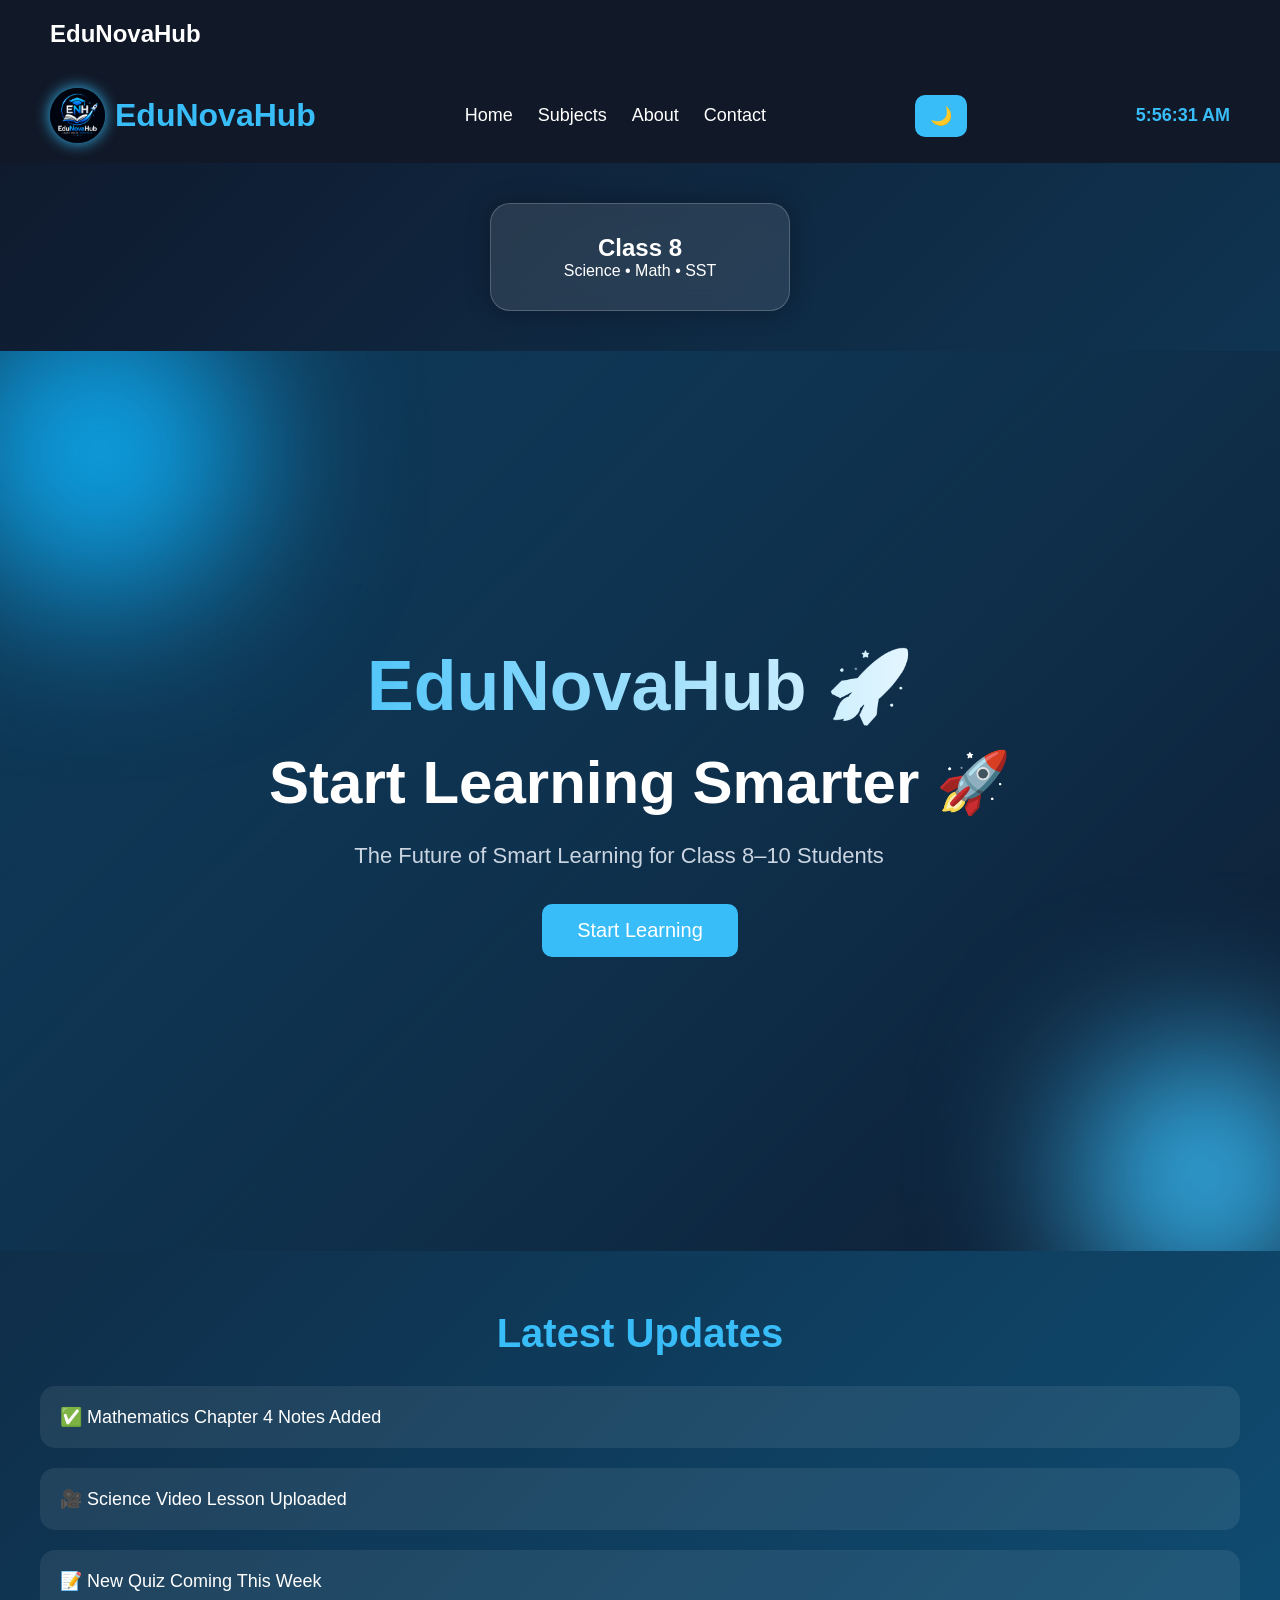
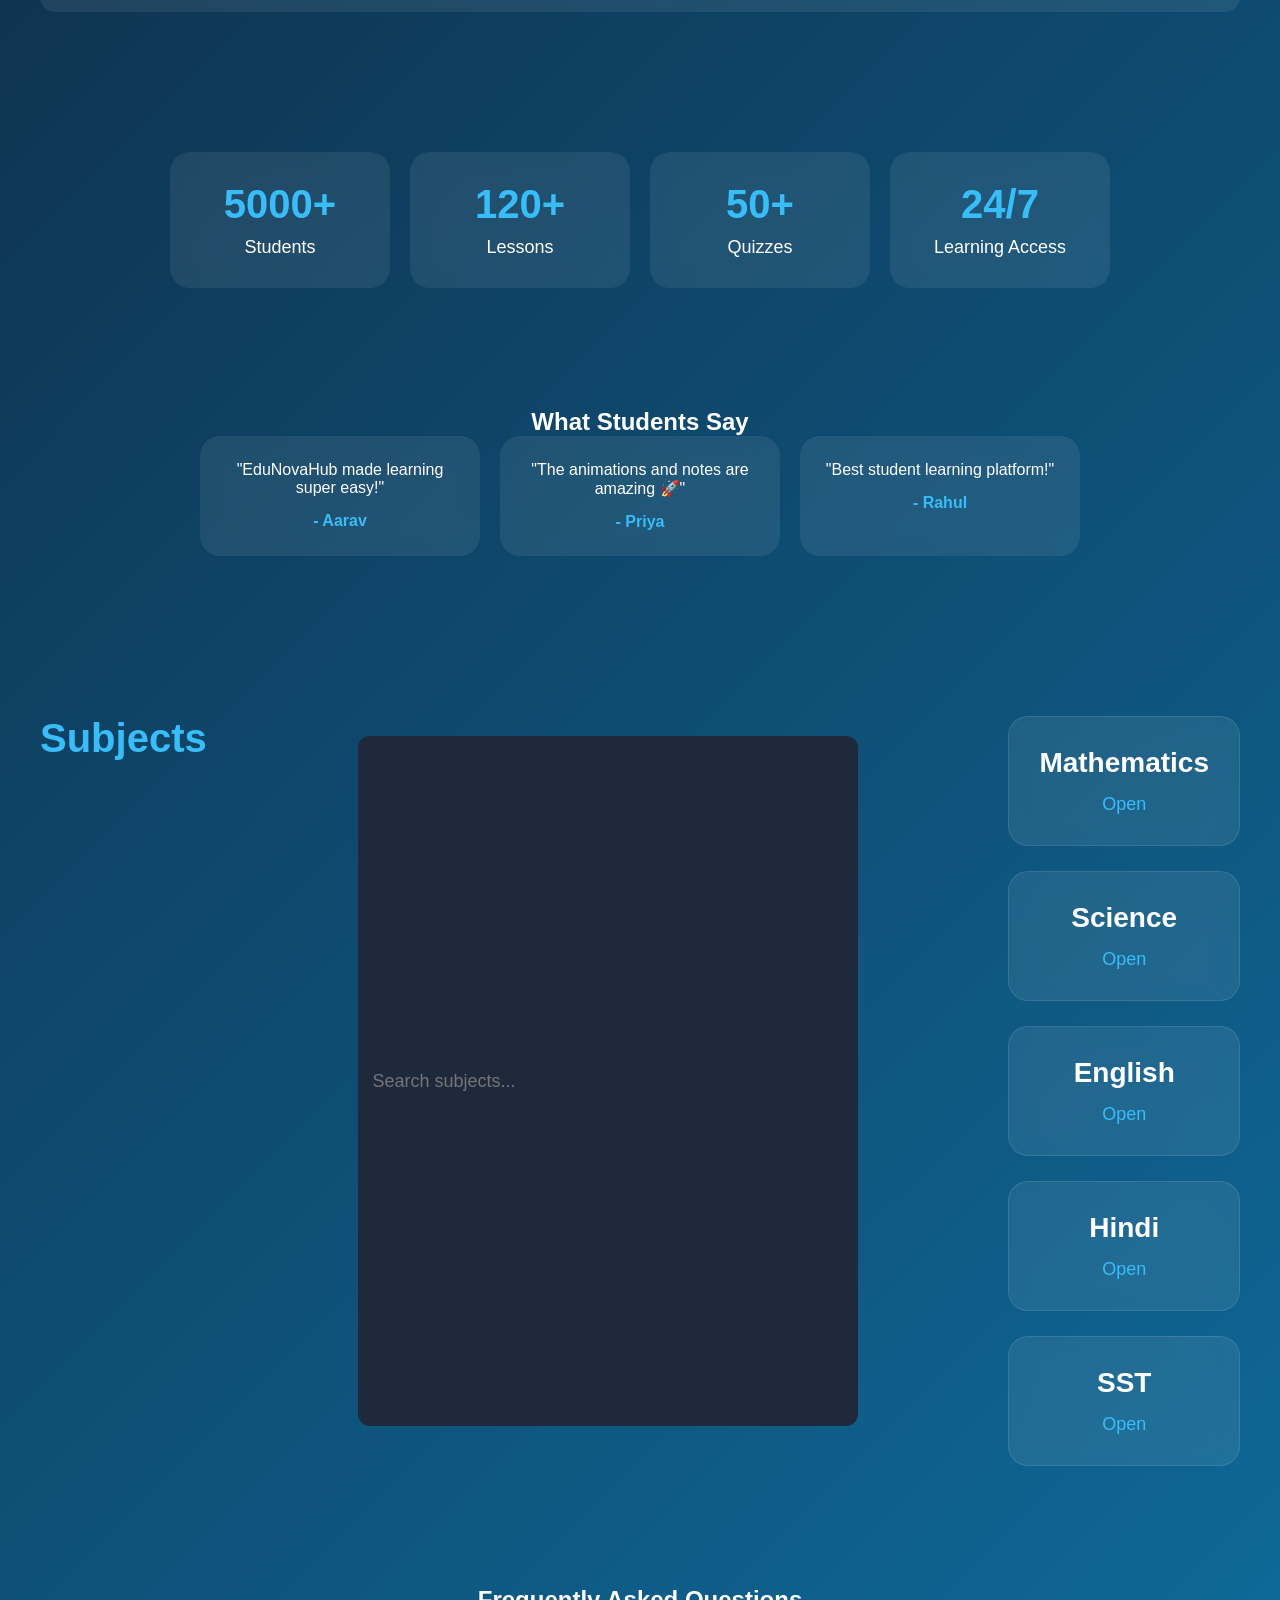
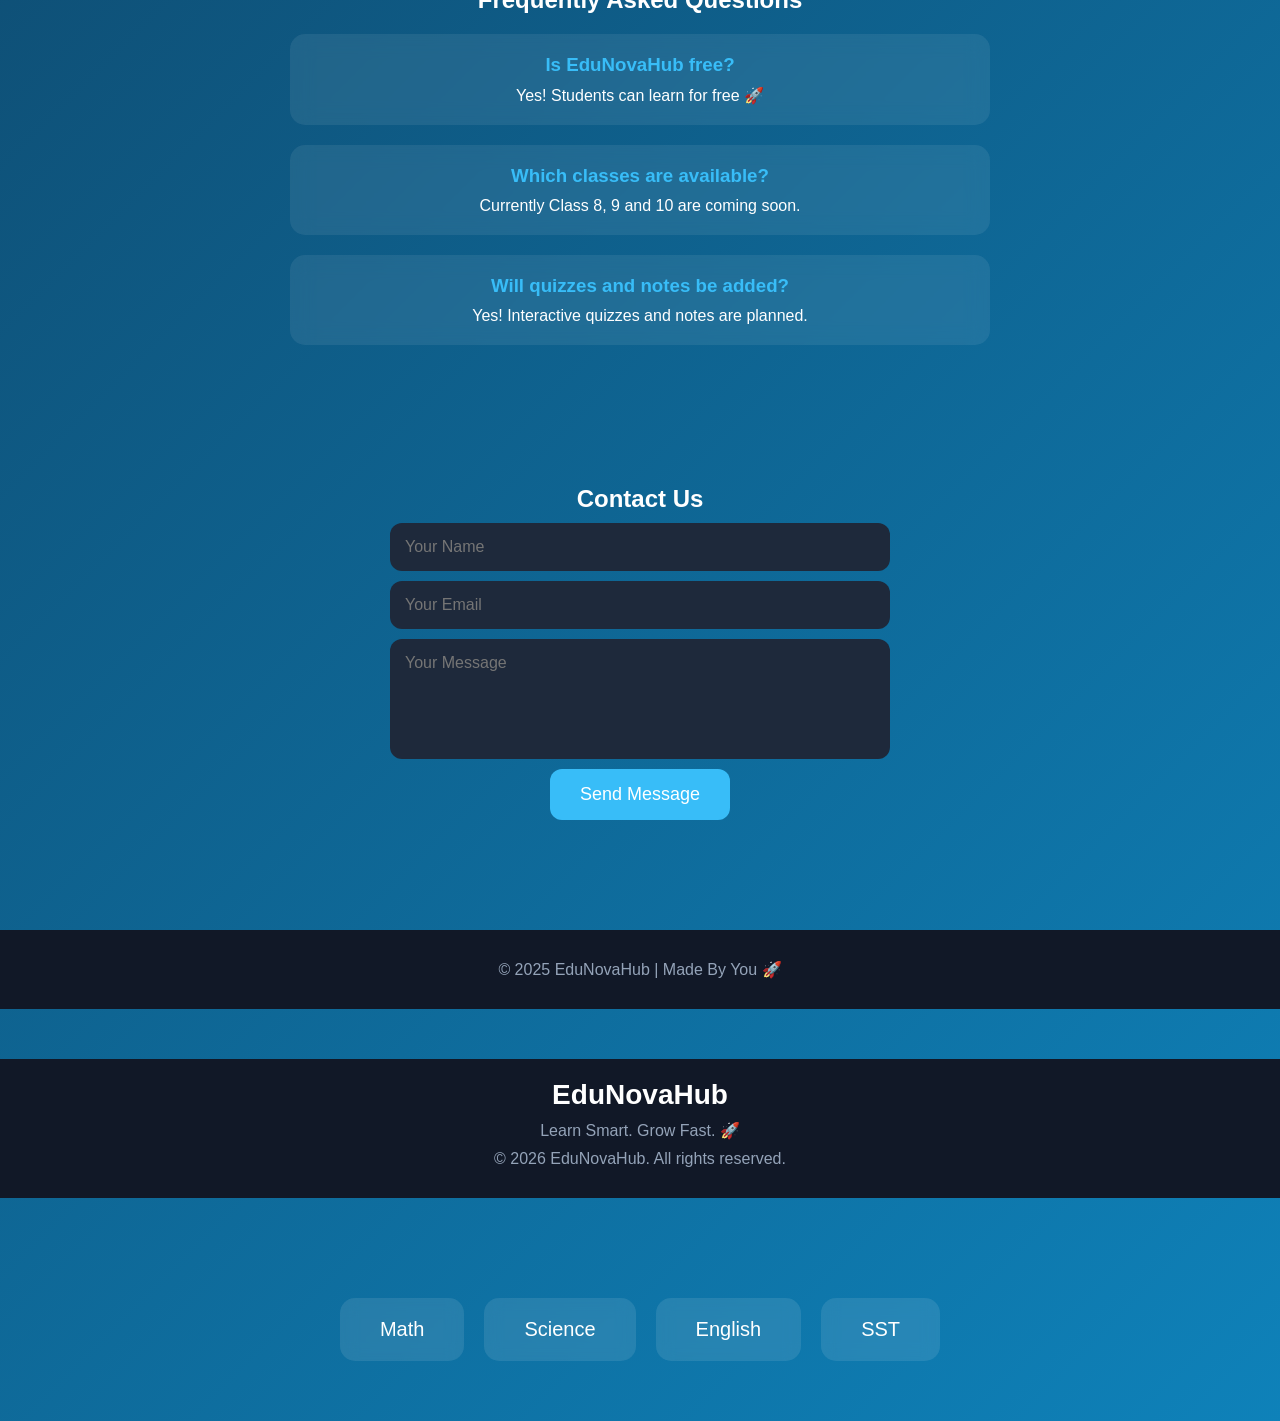
==== index.html @ 425db70d "Update index.html" ====
<!DOCTYPE html>
<html lang="en">
<head>
<meta charset="UTF-8">
<meta name="viewport" content="width=device-width, initial-scale=1.0">
<title>EduNovaHub</title>

<style>
  .subjects{

display:flex;
justify-content:center;
gap:20px;
flex-wrap:wrap;
margin-top:40px;

}

.subject-box{

padding:20px 40px;
background:rgba(255,255,255,0.1);
border-radius:15px;
color:white;
font-size:20px;
backdrop-filter:blur(8px);
transition:0.3s;
cursor:pointer;

}

.subject-box:hover{

transform:scale(1.08);
background:#38bdf8;

}
  .card{

width:300px;
margin:40px auto;
padding:30px;

background:rgba(255,255,255,0.1);

border:1px solid rgba(255,255,255,0.2);

backdrop-filter:blur(10px);

border-radius:20px;

color:white;

text-align:center;

box-shadow:0 0 25px rgba(0,0,0,0.3);

transition:0.3s;

}
  .card:hover{

transform:translateY(-10px);

}
  button{

transition:0.3s;
cursor:pointer;

}

button:hover{

transform:scale(1.08);
box-shadow:0 0 20px #38bdf8;

}
  nav{

background:#0f172a;
padding:20px;
color:white;
text-align:center;

}
  .logo{

display:flex;
align-items:center;
gap:10px;

}

.logo img{

width:55px;
height:55px;
border-radius:50%;
box-shadow:0 0 15px #38bdf8;

}
  .glow{

position:absolute;
border-radius:50%;
filter:blur(80px);

}

.glow1{

width:300px;
height:300px;
background:#0ea5e9;
top:-50px;
left:-50px;

}

.glow2{

width:250px;
height:250px;
background:#38bdf8;
bottom:-50px;
right:-50px;

}
  .hero-content{

z-index:2;

}

.hero h1{

font-size:70px;
margin-bottom:20px;

background:linear-gradient(
to right,
#38bdf8,
white
);

-webkit-background-clip:text;
-webkit-text-fill-color:transparent;

}

.hero h2{

font-size:40px;
margin-bottom:20px;

}

.hero p{

font-size:22px;
color:#cbd5e1;
margin-bottom:30px;

}

.hero button{

padding:18px 40px;
font-size:20px;
border:none;
border-radius:15px;
background:#38bdf8;
color:white;
cursor:pointer;
transition:0.3s;

animation:float 2s ease-in-out infinite;

}

.hero button:hover{

transform:scale(1.08);
background:#0ea5e9;
box-shadow:0 0 25px #38bdf8;

}
  .stats{

display:flex;
flex-wrap:wrap;
justify-content:center;
gap:20px;
padding:60px 20px;

}

.stat-box{

width:220px;
padding:30px;
border-radius:20px;
text-align:center;
background:rgba(255,255,255,0.08);
backdrop-filter:blur(10px);
transition:0.3s;

}

.stat-box:hover{

transform:translateY(-10px);
box-shadow:0 0 20px #38bdf8;

}

.stat-box h2{

font-size:40px;
color:#38bdf8;
margin-bottom:10px;

}

.stat-box p{

font-size:18px;

}
  .faq{

padding:60px 20px;
text-align:center;

}

.faq-box{

max-width:700px;
margin:20px auto;
padding:20px;
border-radius:15px;
background:rgba(255,255,255,0.08);
backdrop-filter:blur(10px);
transition:0.3s;

}

.faq-box:hover{

transform:scale(1.02);
box-shadow:0 0 15px #38bdf8;

}

.faq-box h3{

margin-bottom:10px;
color:#38bdf8;

}
  .testimonials{

padding:60px 20px;
text-align:center;

}

.testimonial-container{

display:flex;
flex-wrap:wrap;
justify-content:center;
gap:20px;

}

.testimonial-card{

background:rgba(255,255,255,0.08);
backdrop-filter:blur(10px);
padding:25px;
border-radius:20px;
width:280px;
transition:0.3s;

}

.testimonial-card:hover{

transform:translateY(-10px);
box-shadow:0 0 20px #38bdf8;

}

.testimonial-card p{

font-size:16px;
margin-bottom:15px;

}

.testimonial-card h4{

color:#38bdf8;

}
  .contact{

padding:60px 20px;
text-align:center;

}

.contact input,
.contact textarea{

width:100%;
max-width:500px;
padding:15px;
margin:10px auto;
display:block;
border:none;
border-radius:12px;
background:#1e293b;
color:white;
font-size:16px;

}

.contact textarea{

height:120px;
resize:none;

}

.contact button{

padding:15px 30px;
border:none;
border-radius:12px;
background:#38bdf8;
color:white;
font-size:18px;
cursor:pointer;
transition:0.3s;

}

.contact button:hover{

background:#0ea5e9;
transform:scale(1.05);

}
  footer{

margin-top:80px;
padding:40px;
text-align:center;
background:#020617;
color:white;

}

footer h3{

font-size:28px;
margin-bottom:10px;

}

footer p{

margin:10px 0;
color:#94a3b8;

}
  .fade-in{

opacity:0;
transform:translateY(30px);
transition:all 1s ease;

}

.fade-in.show{

opacity:1;
transform:translateY(0);

}
  #clock{
font-size:18px;
font-weight:bold;
color:#38bdf8;
margin-left:20px;
}
  @keyframes gradientBG{

0%{
background-position:0% 50%;
}

50%{
background-position:100% 50%;
}

100%{
background-position:0% 50%;
}

}
  @keyframes float{

0%{
transform:translateY(0px);
}

50%{
transform:translateY(-10px);
}

100%{
transform:translateY(0px);
}

}
  .light-mode{
background:white;
color:black;
}

.light-mode nav{
background:#e2e8f0;
}

.light-mode .subject-card{
background:#f1f5f9;
color:black;
}

.light-mode .update-box{
background:#f1f5f9;
color:black;
}
  #modeBtn{
padding:10px 15px;
border:none;
border-radius:10px;
background:#38bdf8;
color:white;
cursor:pointer;
font-size:18px;
transition:0.3s;
}

#modeBtn:hover{
background:#0ea5e9;
}
  .search-bar{
width:100%;
max-width:500px;
padding:15px;
margin:20px auto 40px;
display:block;
border:none;
border-radius:12px;
font-size:18px;
outline:none;
background:#1e293b;
color:white;
}
html{
scroll-behavior:smooth;
}
*{
margin:0;
padding:0;
box-sizing:border-box;
font-family:Arial, sans-serif;
}

body{
background:linear-gradient(
-45deg,
#0f172a,
#1e293b,
#0ea5e9,
#0f172a
);

background-size:400% 400%;

animation:gradientBG 12s ease infinite;

color:white;
}

/* NAVBAR */

nav{
display:flex;
justify-content:space-between;
align-items:center;
padding:20px 50px;
background:#111827;
position:sticky;
top:0;
}

nav h1{
font-size:32px;
color:#38bdf8;
}

nav ul{
display:flex;
list-style:none;
gap:25px;
}

nav ul li a{
text-decoration:none;
color:white;
font-size:18px;
transition:0.3s;
}

nav ul li a:hover{
color:#38bdf8;
}

/* HERO SECTION */

.hero{

height:100vh;
display:flex;
justify-content:center;
align-items:center;
text-align:center;
padding:20px;

background:
linear-gradient(
135deg,
rgba(14,165,233,0.2),
rgba(15,23,42,0.9)
);

position:relative;
overflow:hidden;

}

.hero h2{
font-size:60px;
margin-bottom:20px;
}

.hero p{
font-size:22px;
max-width:700px;
margin-bottom:30px;
line-height:1.6;
}

.hero button{
  animation:float 2s ease-in-out infinite;
padding:15px 35px;
font-size:20px;
border:none;
border-radius:10px;
background:#38bdf8;
color:white;
cursor:pointer;
transition:0.3s;
}

.hero button:hover{
background:#0ea5e9;
transform:scale(1.05);
}

/* UPDATES SECTION */

.updates{
padding:60px 40px;
}

.updates h2{
text-align:center;
font-size:40px;
margin-bottom:30px;
color:#38bdf8;
}

.update-box{
background:rgba(255,255,255,0.08);
padding:20px;
margin-bottom:20px;
border-radius:15px;
font-size:18px;
transition:0.3s;
}

.update-box:hover{
background:rgba(255,255,255,0.15);
transform:translateX(10px);
}

/* SUBJECTS */

.subjects{
padding:60px 40px;
}

.subjects h2{
text-align:center;
font-size:40px;
margin-bottom:40px;
color:#38bdf8;
}

.subject-grid{
display:grid;
grid-template-columns:repeat(auto-fit,minmax(220px,1fr));
gap:25px;
}

.subject-card{
background:rgba(255,255,255,0.08);
backdrop-filter:blur(10px);
padding:30px;
border-radius:20px;
text-align:center;
transition:0.3s;
border:1px solid rgba(255,255,255,0.1);
}

.subject-card:hover{
transform:translateY(-10px);
background:#334155;
box-shadow:0 0 20px #38bdf8;
}
  
.subject-card h3{
font-size:28px;
margin-bottom:15px;
}

.subject-card a{
text-decoration:none;
color:#38bdf8;
font-size:18px;
}

/* FOOTER */

footer{
background:#111827;
padding:20px;
text-align:center;
margin-top:50px;
}
#topBtn{
position:fixed;
bottom:20px;
right:20px;
padding:15px 20px;
font-size:20px;
border:none;
border-radius:50%;
background:#38bdf8;
color:white;
cursor:pointer;
display:none;
transition:0.3s;
}

#topBtn:hover{
background:#0ea5e9;
transform:scale(1.1);
}
</style>
</head>

<body>
<nav>

    <h2>EduNovaHub</h2>

</nav>
<!-- NAVBAR -->

<nav>

<div class="logo">

<img src="ChatGPT Image May 21, 2026, 12_04_01 PM.png">

<h1>EduNovaHub</h1>

</div>

<ul>
<li><a href="#">Home</a></li>
<li><a href="#subjects">Subjects</a></li>
<li><a href="#">About</a></li>
<li><a href="#">Contact</a></li>
</ul>
<button onclick="toggleMode()" id="modeBtn">
🌙
</button>
  <div id="clock"></div>
</nav>

<!-- HERO SECTION -->
<div class="card">

<h2>Class 8</h2>
<p>Science • Math • SST</p>

</div>
<section class="hero">
<div class="glow glow1"></div>
<div class="glow glow2"></div>

<div class="hero-content">

<h1>
EduNovaHub 🚀
</h1>

<h2 id="typing"></h2>

<p>
The Future of Smart Learning for Class 8–10 Students
</p>

<a href="#subjects">
<button>
Start Learning
</button>
</a>

</div>

</section>

<!-- LATEST UPDATES -->

<section class="updates fade-in">

<h2>Latest Updates</h2>

<div class="update-box">
✅ Mathematics Chapter 4 Notes Added
</div>

<div class="update-box">
🎥 Science Video Lesson Uploaded
</div>

<div class="update-box">
📝 New Quiz Coming This Week
</div>

</section>

<!-- SUBJECTS -->
  <section class="stats fade-in">

<div class="stat-box">
<h2>5000+</h2>
<p>Students</p>
</div>

<div class="stat-box">
<h2>120+</h2>
<p>Lessons</p>
</div>

<div class="stat-box">
<h2>50+</h2>
<p>Quizzes</p>
</div>

<div class="stat-box">
<h2>24/7</h2>
<p>Learning Access</p>
</div>

</section>
<section class="testimonials fade-in">

<h2>What Students Say</h2>

<div class="testimonial-container">

<div class="testimonial-card">
<p>
"EduNovaHub made learning super easy!"
</p>
<h4>- Aarav</h4>
</div>

<div class="testimonial-card">
<p>
"The animations and notes are amazing 🚀"
</p>
<h4>- Priya</h4>
</div>

<div class="testimonial-card">
<p>
"Best student learning platform!"
</p>
<h4>- Rahul</h4>
</div>

</div>

</section>
<section class="subjects fade-in" id="subjects">

<h2>Subjects</h2>
<input
type="text"
id="searchBar"
placeholder="Search subjects..."
onkeyup="searchSubjects()"
class="search-bar">
<div class="subject-grid">

<div class="subject-card">
<h3>Mathematics</h3>
<a href="math.html">Open</a>
</div>

<div class="subject-card">
<h3>Science</h3>
<a href="science.html">Open</a>
</div>

<div class="subject-card">
<h3>English</h3>
<a href="english.html">Open</a>
</div>

<div class="subject-card">
<h3>Hindi</h3>
<a href="hindi.html">Open</a>
</div>

<div class="subject-card">
<h3>SST</h3>
<a href="sst.html">Open</a>
</div>

</div>

</section>

<!-- FOOTER -->
  <section class="faq fade-in">

<h2>Frequently Asked Questions</h2>

<div class="faq-box">
<h3>Is EduNovaHub free?</h3>
<p>Yes! Students can learn for free 🚀</p>
</div>

<div class="faq-box">
<h3>Which classes are available?</h3>
<p>Currently Class 8, 9 and 10 are coming soon.</p>
</div>

<div class="faq-box">
<h3>Will quizzes and notes be added?</h3>
<p>Yes! Interactive quizzes and notes are planned.</p>
</div>

</section>
<section class="contact fade-in">

<h2>Contact Us</h2>

<input type="text" placeholder="Your Name">

<input type="email" placeholder="Your Email">

<textarea placeholder="Your Message"></textarea>

<button>Send Message</button>

</section>
<footer>

<p>© 2025 EduNovaHub | Made By You 🚀</p>

</footer>
<script>

function searchSubjects(){

let input =
document.getElementById("searchBar")
.value.toLowerCase();

let cards =
document.querySelectorAll(".subject-card");

cards.forEach(card=>{

let text =
card.innerText.toLowerCase();

if(text.includes(input)){
card.style.display="block";
}

else{
card.style.display="none";
}

});

}

</script>
  <button onclick="topFunction()" id="topBtn">
⬆
</button>
  <script>

let topBtn =
document.getElementById("topBtn");

window.onscroll = function(){

if(document.body.scrollTop > 200 ||
document.documentElement.scrollTop > 200){

topBtn.style.display = "block";

}

else{

topBtn.style.display = "none";

}

};

function topFunction(){

window.scrollTo({
top:0,
behavior:"smooth"
});

}

</script>
  <script>

function toggleMode(){

document.body.classList.toggle("light-mode");

}

</script>
  <script>

let text =
"Start Learning Smarter 🚀";

let index = 0;

function typeEffect(){

if(index < text.length){

document.getElementById("typing")
.innerHTML += text.charAt(index);

index++;

setTimeout(typeEffect,35);

}

}

typeEffect();

</script>
  <script>

function updateClock(){

let now = new Date();

let time =
now.toLocaleTimeString();

document.getElementById("clock")
.innerHTML = time;

}

setInterval(updateClock,1000);

updateClock();

</script>
  <script>

let faders =
document.querySelectorAll(".fade-in");

window.addEventListener("scroll",()=>{

faders.forEach(fader=>{

let top =
fader.getBoundingClientRect().top;

if(top < window.innerHeight - 100){

fader.classList.add("show");

}

});

});

</script>
  <footer>

<h3>EduNovaHub</h3>

<p>
Learn Smart. Grow Fast. 🚀
</p>

<p>
© 2026 EduNovaHub. All rights reserved.
</p>

</footer>
  <div class="subjects">

<div class="subject-box">Math</div>

<div class="subject-box">Science</div>

<div class="subject-box">English</div>

<div class="subject-box">SST</div>

</div>
</body>
</html>
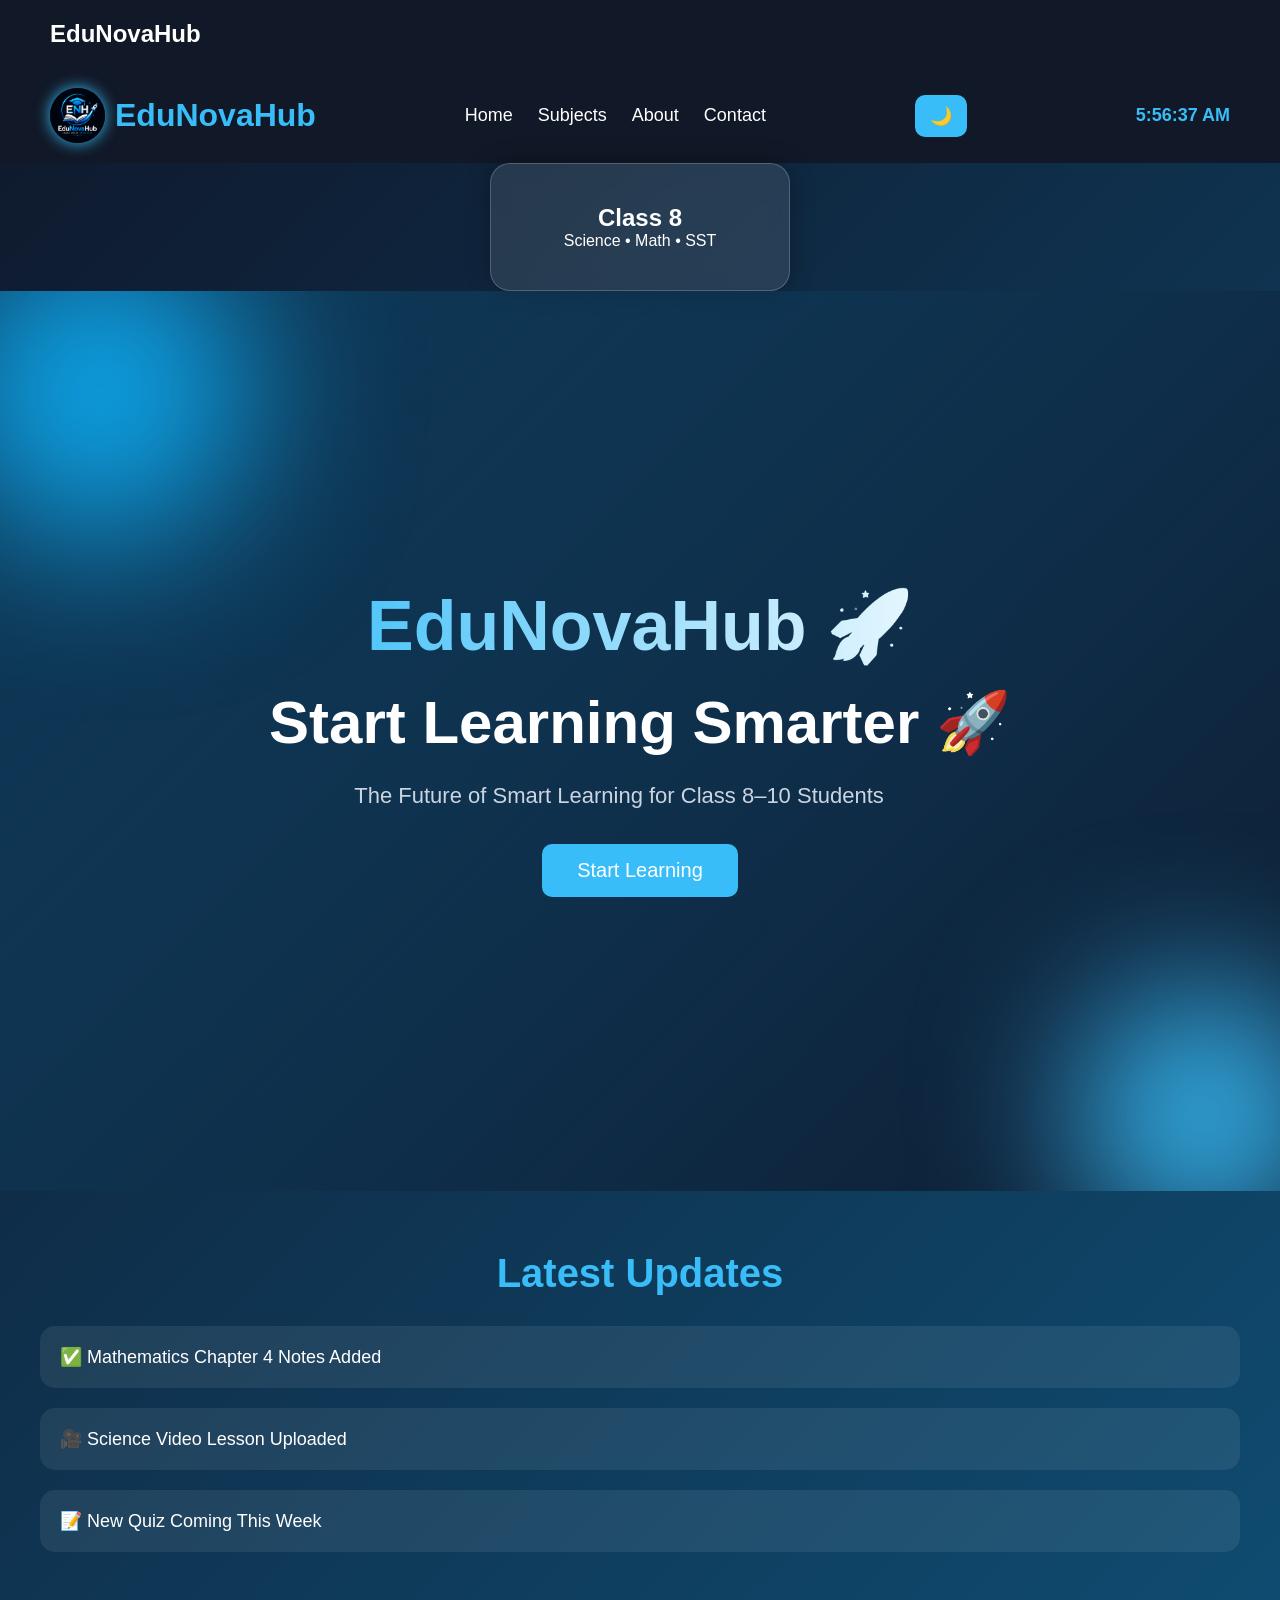
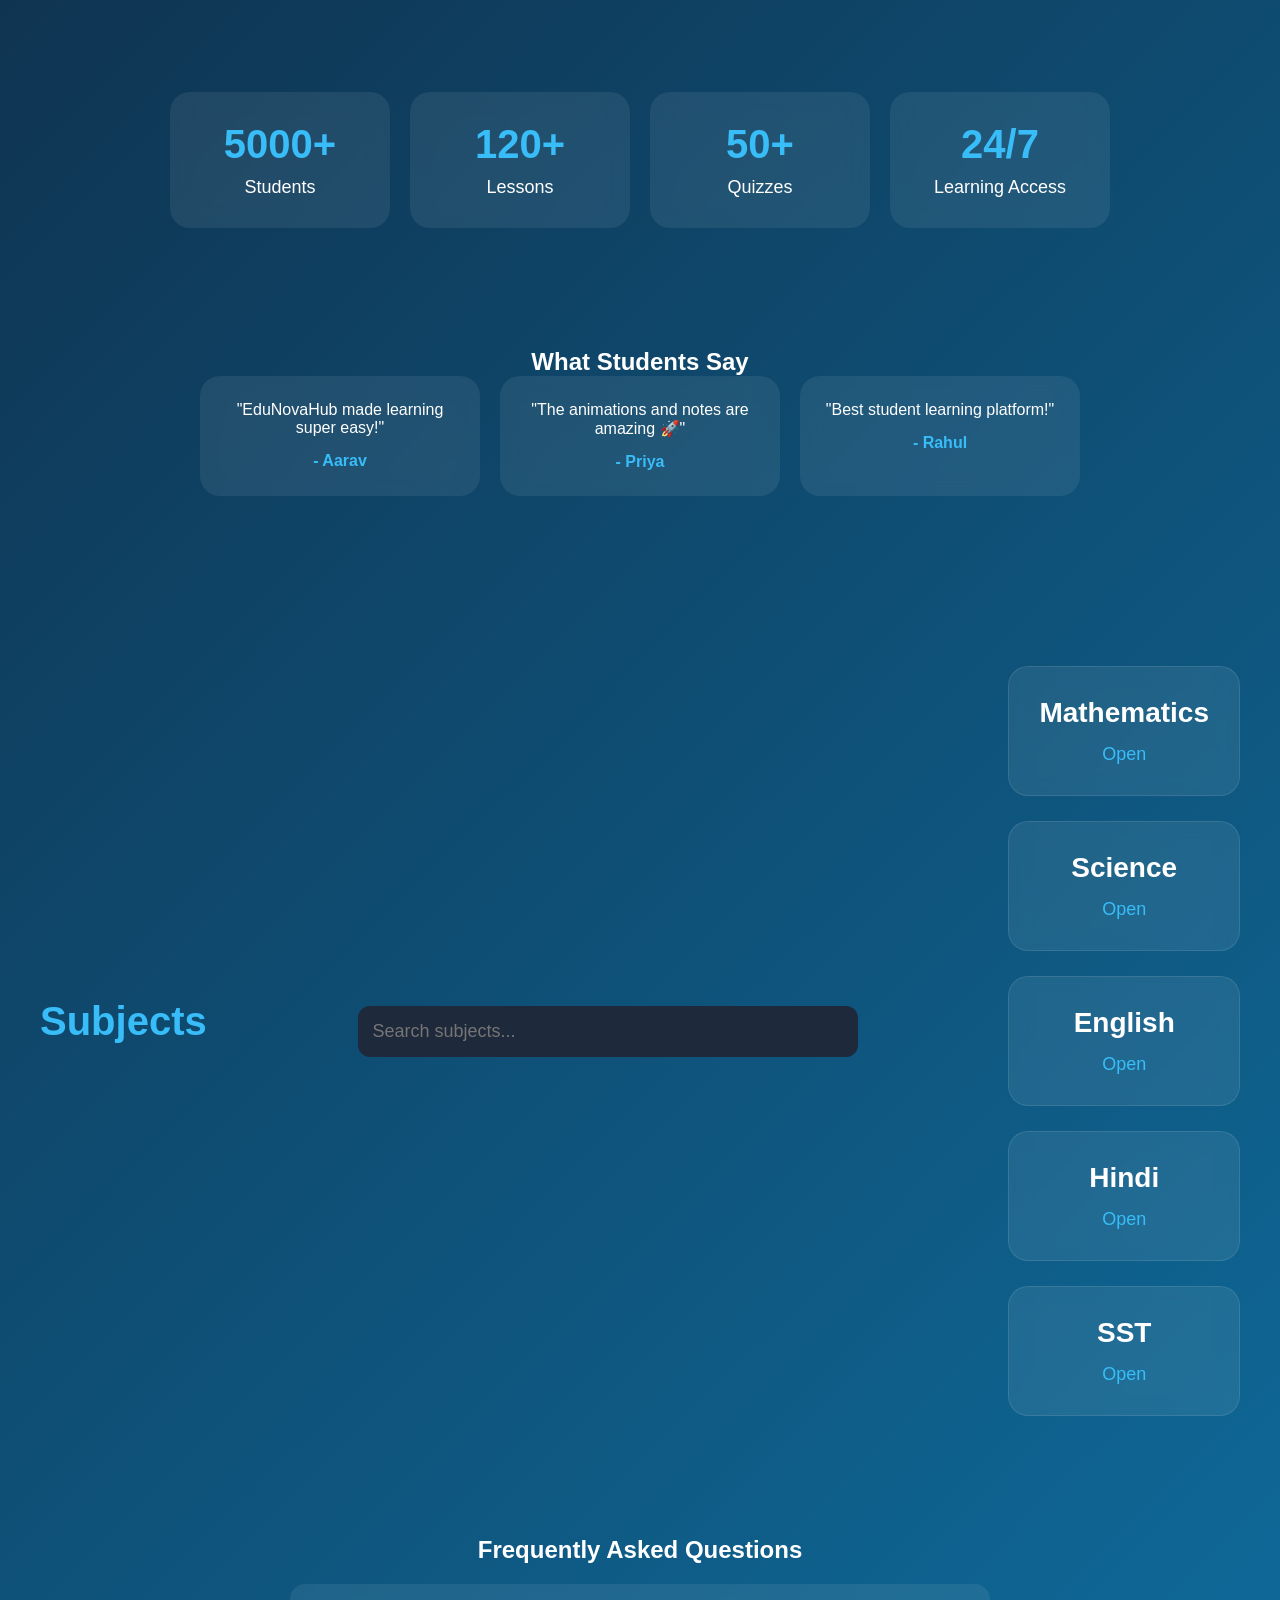
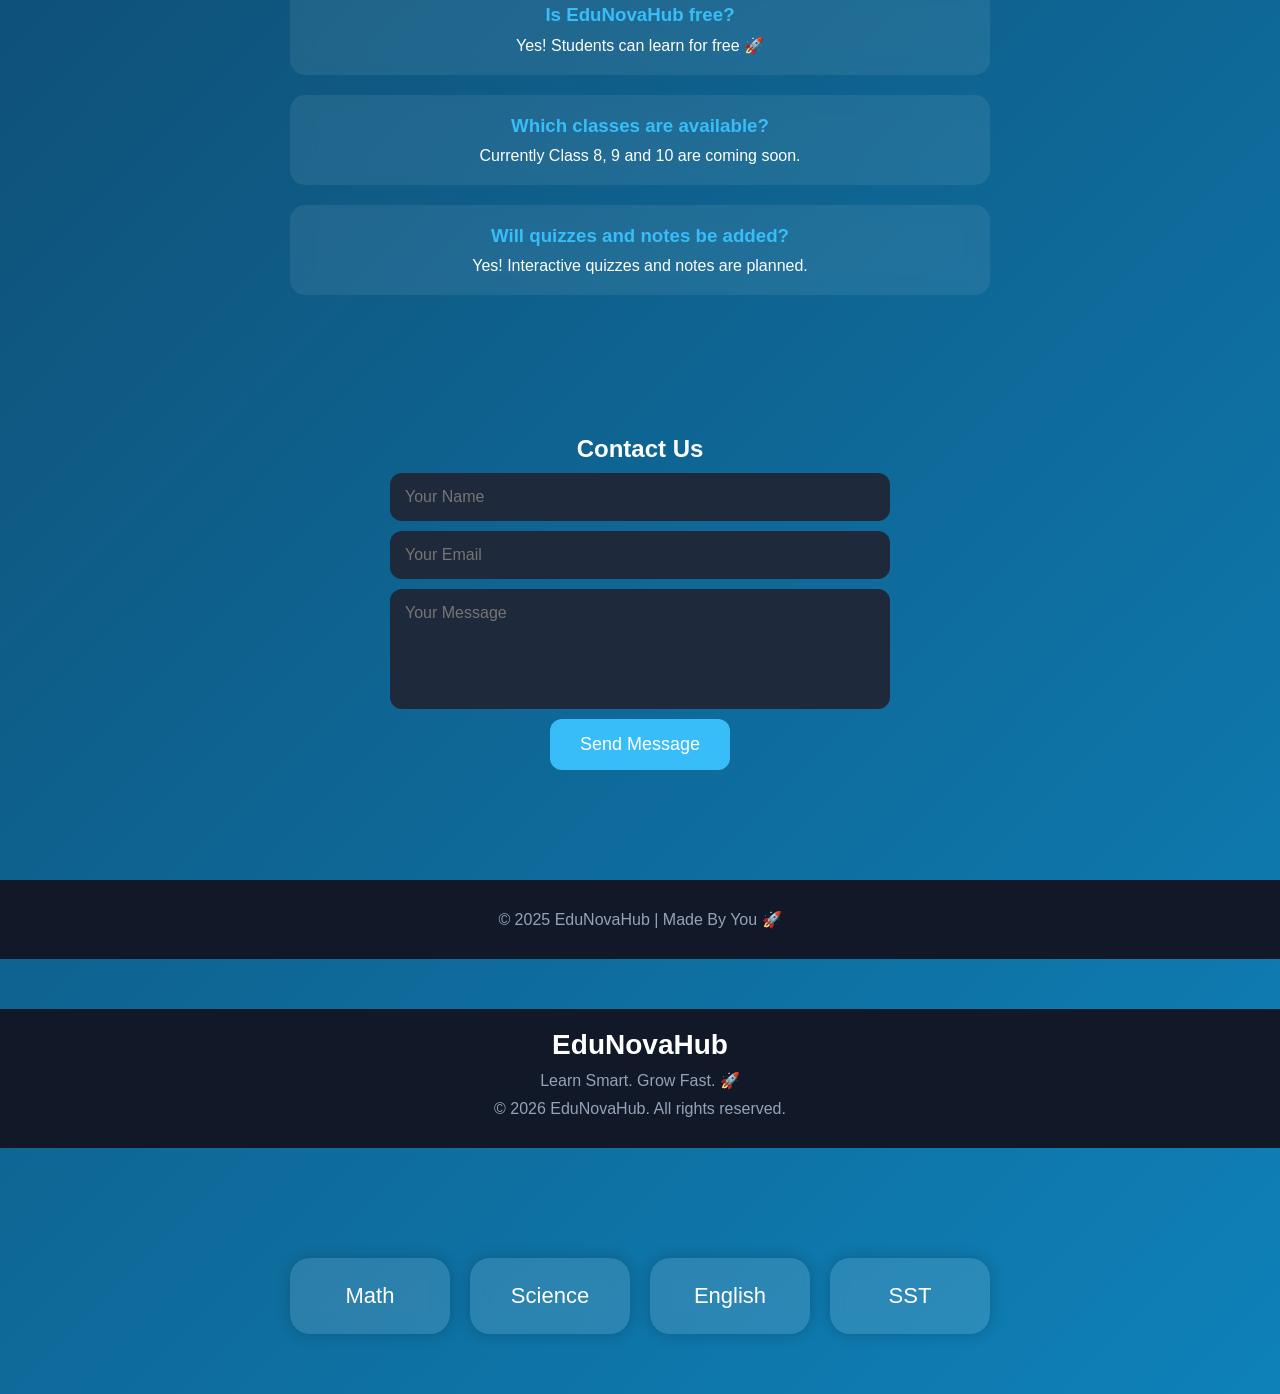
==== commit faa674e8: "Update index.html" ====
--- a/index.html
+++ b/index.html
@@ -6,29 +6,51 @@
 <title>EduNovaHub</title>
 
 <style>
-  .subjects{
+ .subjects{
 
 display:flex;
 justify-content:center;
+align-items:center;
 gap:20px;
 flex-wrap:wrap;
-margin-top:40px;
+
+margin-top:50px;
 
 }
 
 .subject-box{
 
-padding:20px 40px;
-background:rgba(255,255,255,0.1);
-border-radius:15px;
-color:white;
-font-size:20px;
+width:160px;
+
+padding:25px;
+
+background:rgba(255,255,255,0.12);
+
+border-radius:20px;
+
+color:white;
+
+font-size:22px;
+
+text-align:center;
+
 backdrop-filter:blur(8px);
-transition:0.3s;
+
+transition:0.3s;
+
 cursor:pointer;
 
-}
-
+box-shadow:0 0 15px rgba(0,0,0,0.2);
+
+}
+
+.subject-box:hover{
+
+transform:translateY(-8px);
+
+background:#38bdf8;
+
+}
 .subject-box:hover{
 
 transform:scale(1.08);
@@ -685,6 +707,15 @@
 background:#0ea5e9;
 transform:scale(1.1);
 }
+  .card{
+
+height:auto !important;
+
+padding:40px;
+
+margin:auto;
+
+}
 </style>
 </head>
 
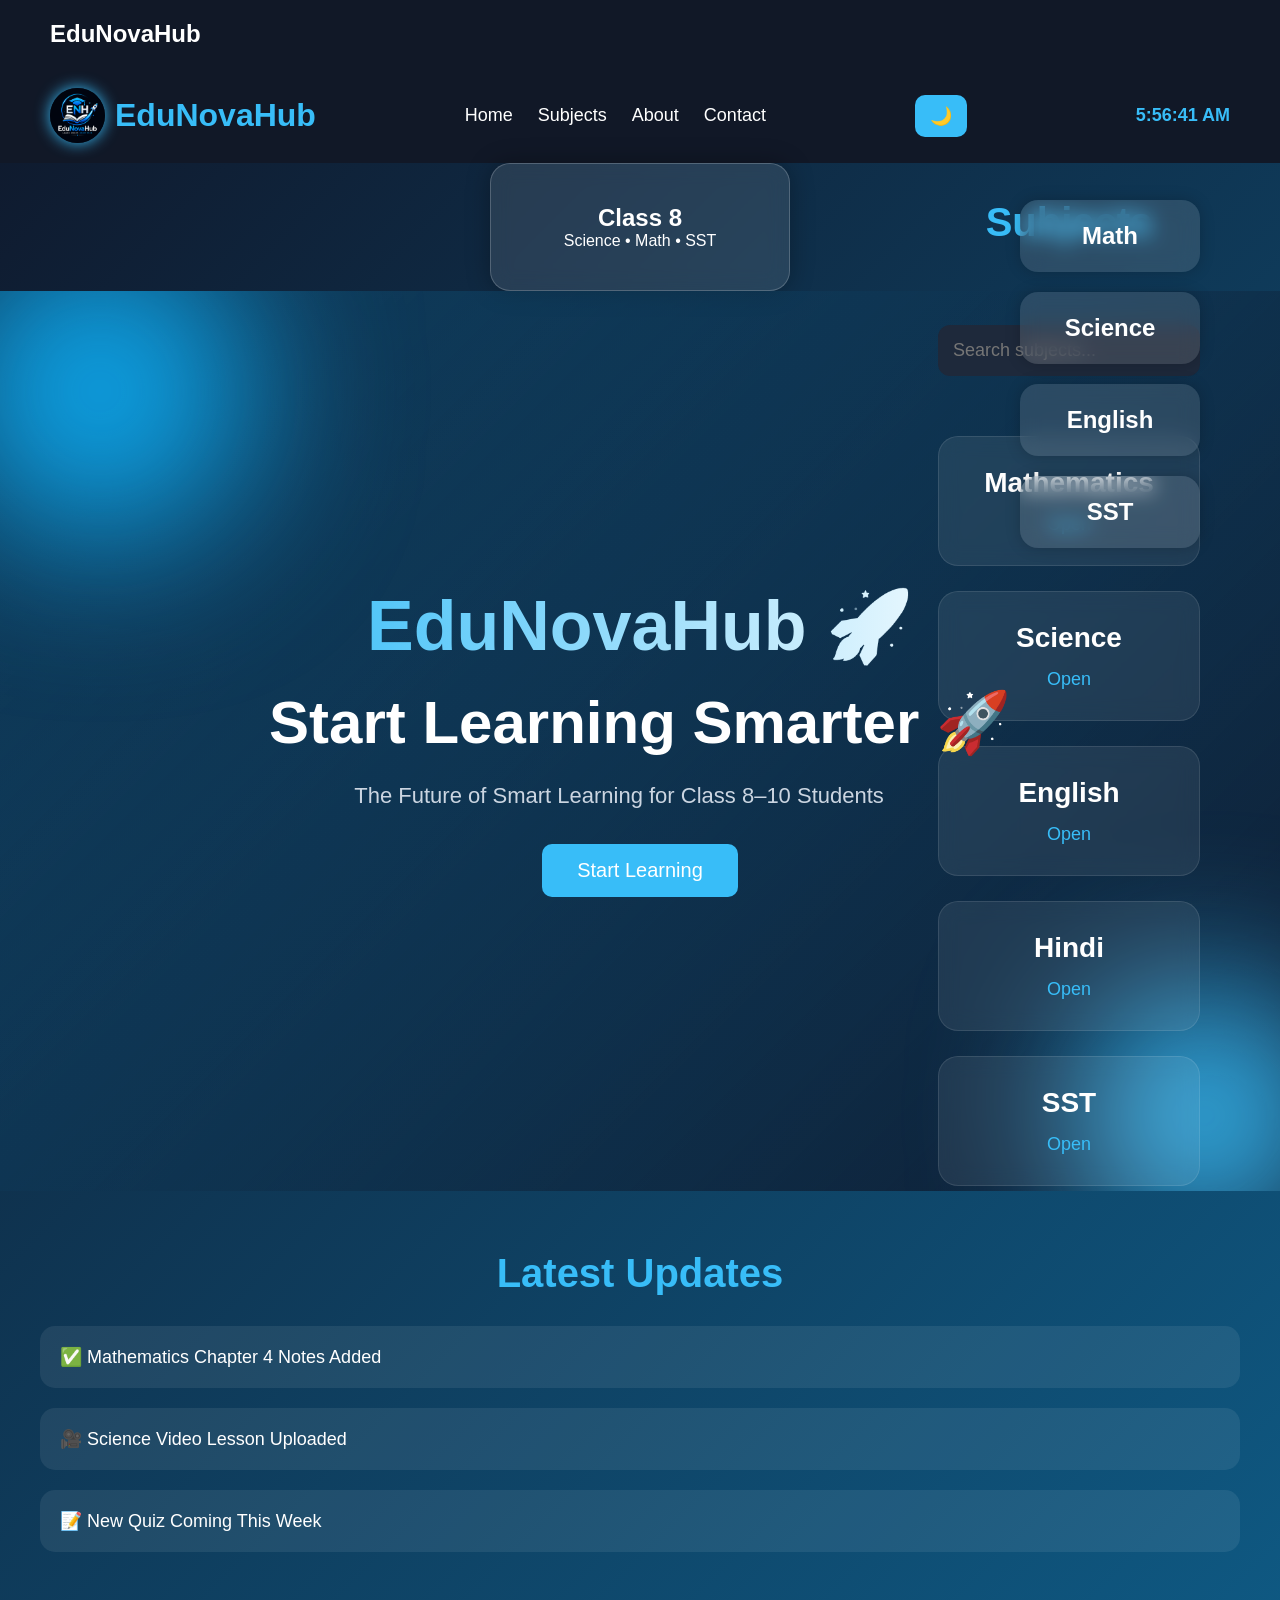
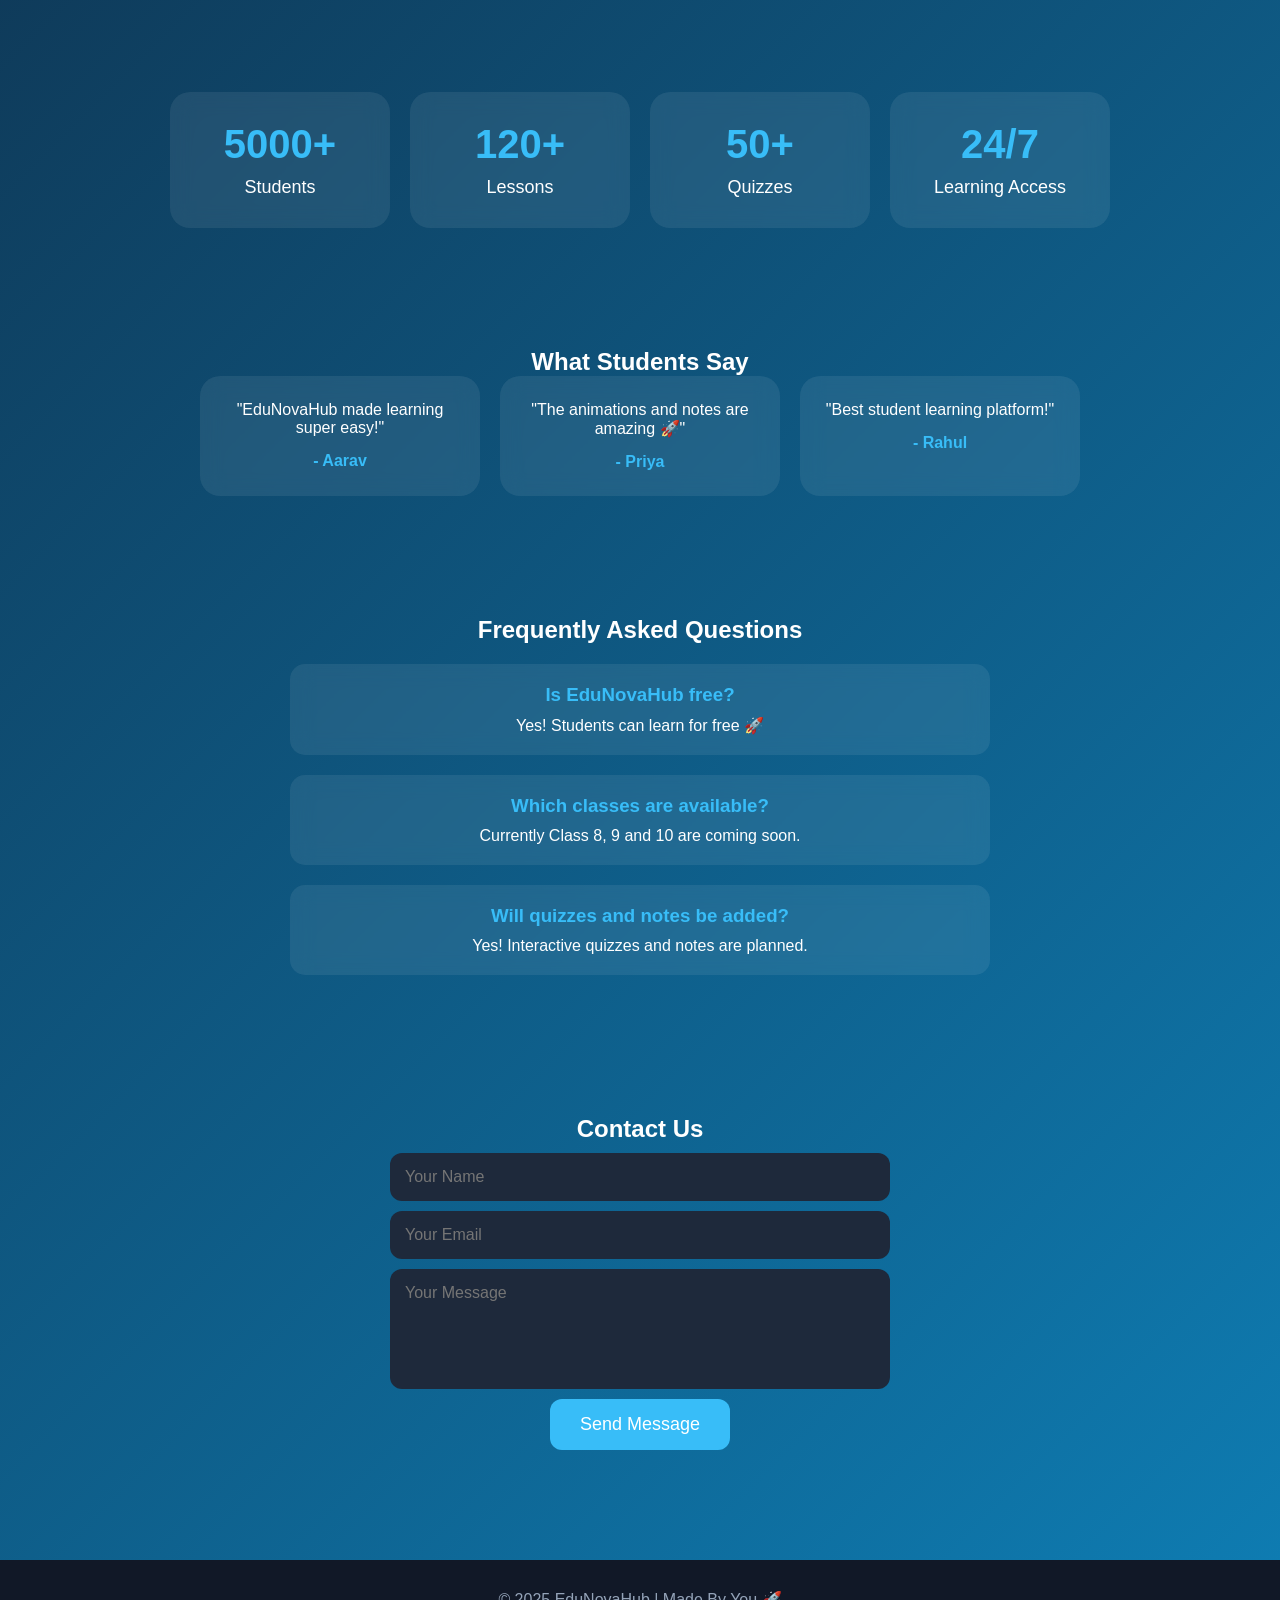
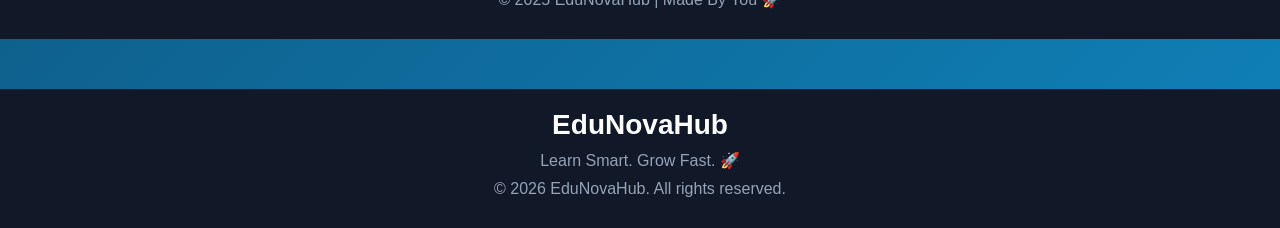
==== commit 11fc3670: "Update index.html" ====
--- a/index.html
+++ b/index.html
@@ -6,35 +6,41 @@
 <title>EduNovaHub</title>
 
 <style>
- .subjects{
+.subjects{
 
 display:flex;
-justify-content:center;
-align-items:center;
+
+flex-direction:column;
+
 gap:20px;
-flex-wrap:wrap;
-
-margin-top:50px;
+
+position:absolute;
+
+right:40px;
+
+top:140px;
 
 }
 
 .subject-box{
 
-width:160px;
-
-padding:25px;
+width:180px;
+
+padding:22px;
 
 background:rgba(255,255,255,0.12);
 
-border-radius:20px;
-
-color:white;
-
-font-size:22px;
-
-text-align:center;
-
-backdrop-filter:blur(8px);
+border-radius:18px;
+
+color:white;
+
+font-size:24px;
+
+font-weight:bold;
+
+text-align:center;
+
+backdrop-filter:blur(10px);
 
 transition:0.3s;
 
@@ -46,7 +52,7 @@
 
 .subject-box:hover{
 
-transform:translateY(-8px);
+transform:translateX(-10px);
 
 background:#38bdf8;
 
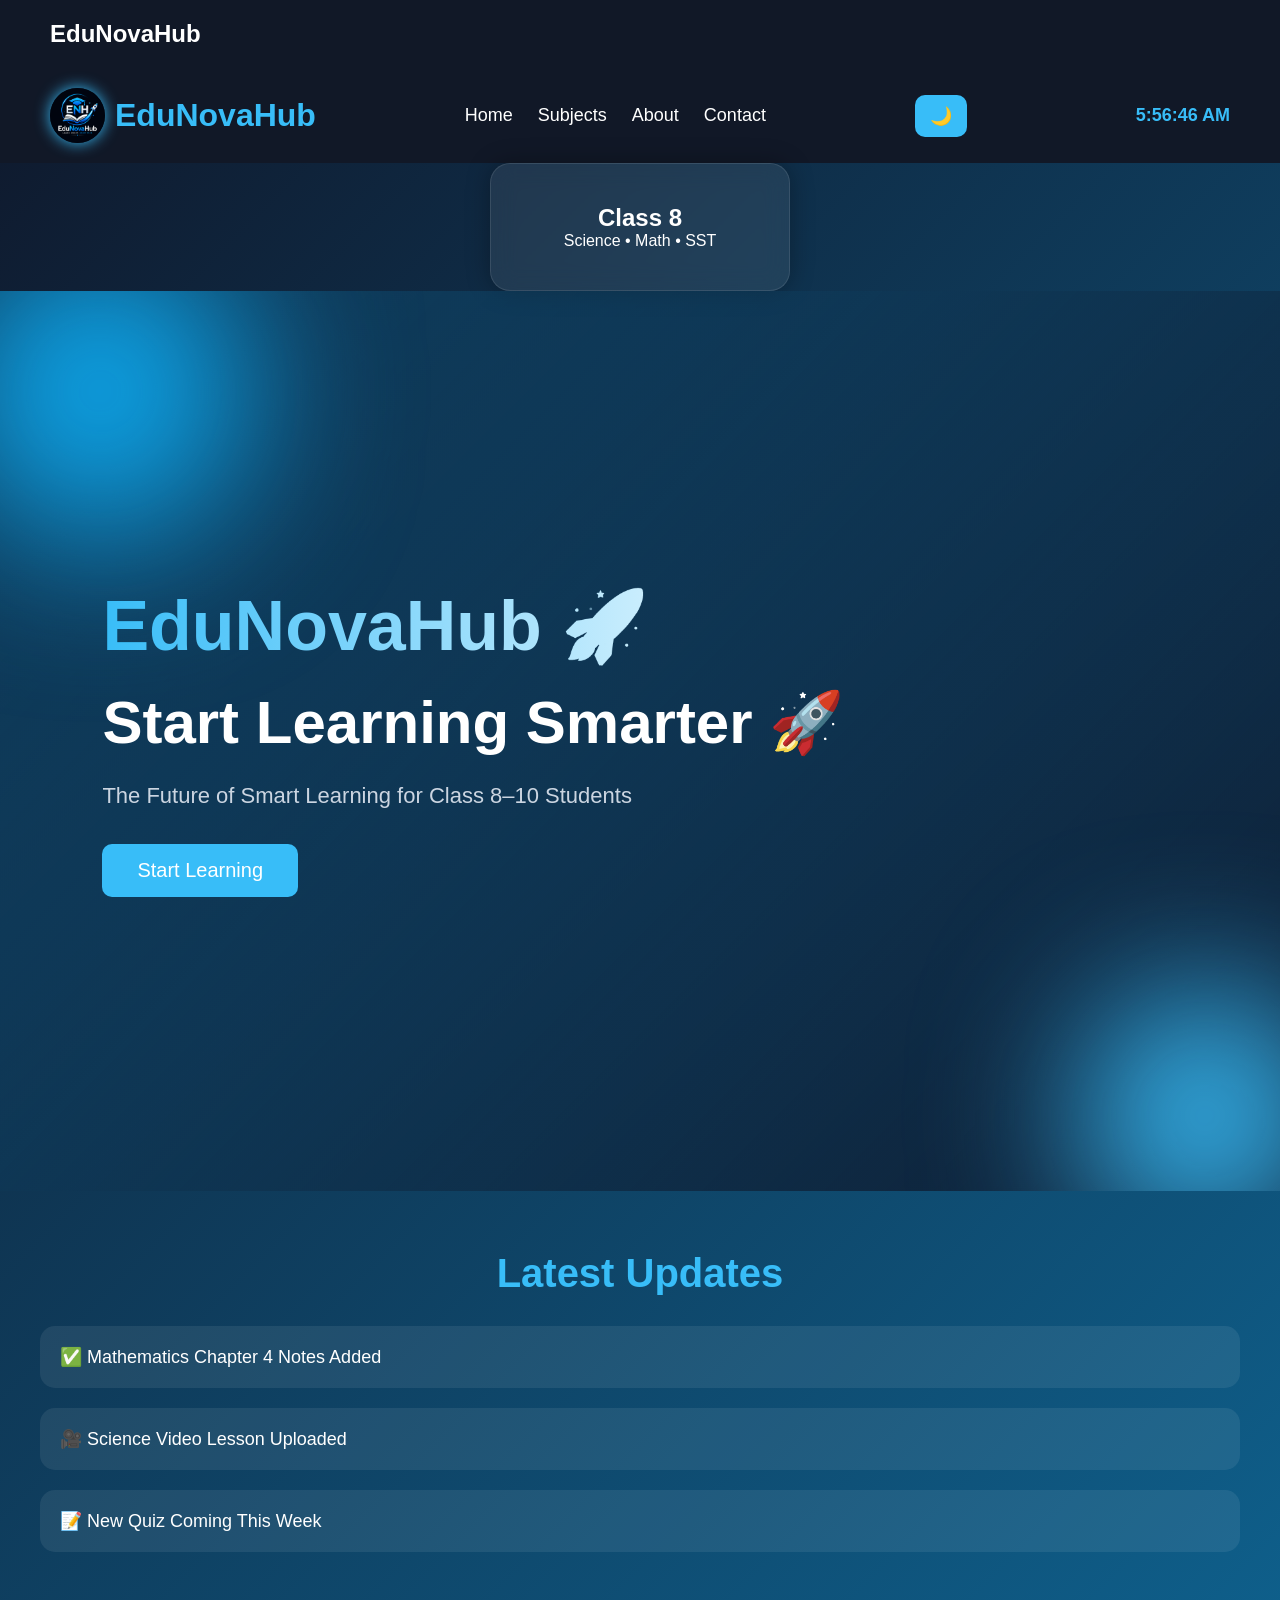
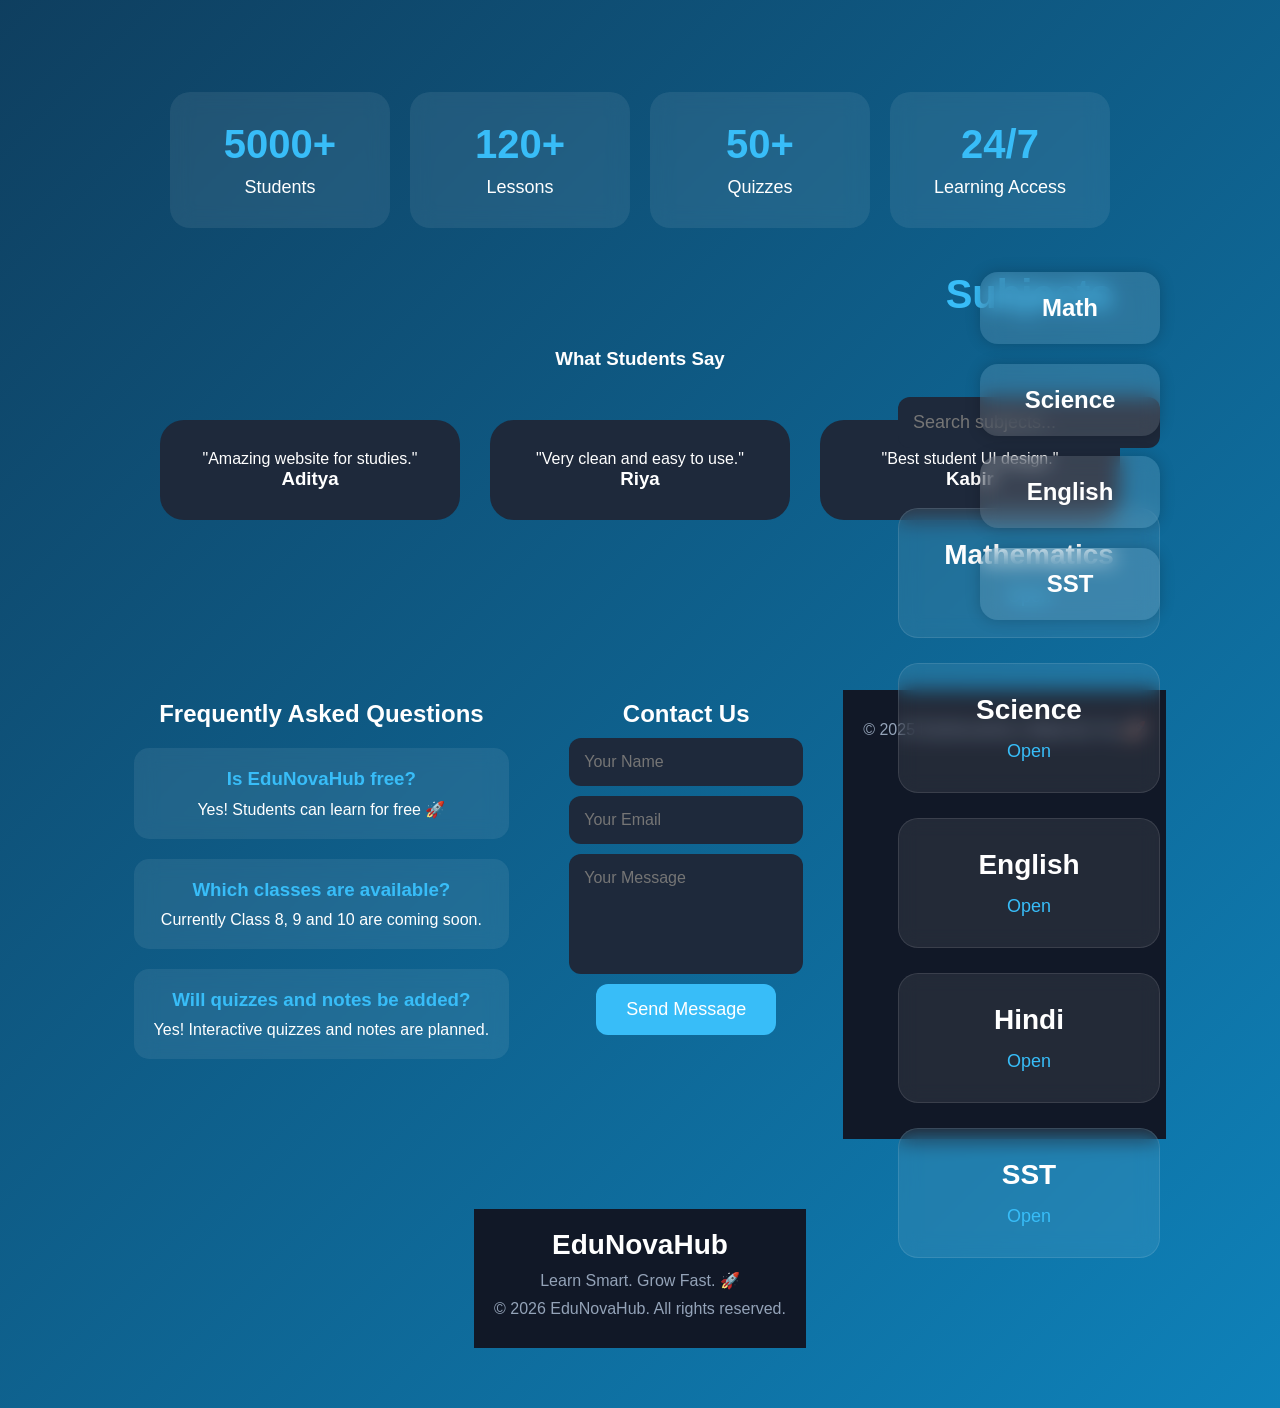
==== commit fe5bf4e9: "Update index.html" ====
--- a/index.html
+++ b/index.html
@@ -6,6 +6,25 @@
 <title>EduNovaHub</title>
 
 <style>
+  .reviews{
+padding:100px 8%;
+text-align:center;
+}
+
+.review-container{
+display:flex;
+gap:30px;
+justify-content:center;
+flex-wrap:wrap;
+margin-top:50px;
+}
+
+.review-card{
+width:300px;
+padding:30px;
+border-radius:24px;
+background:#1e293b;
+}
 .subjects{
 
 display:flex;
@@ -16,10 +35,8 @@
 
 position:absolute;
 
-right:40px;
-
-top:140px;
-
+right:80px;
+top:180px;
 }
 
 .subject-box{
@@ -52,14 +69,14 @@
 
 .subject-box:hover{
 
-transform:translateX(-10px);
+transform:translateY(0px);
 
 background:#38bdf8;
 
 }
 .subject-box:hover{
 
-transform:scale(1.08);
+transform:translateY(40px);
 background:#38bdf8;
 
 }
@@ -68,13 +85,9 @@
 width:300px;
 margin:40px auto;
 padding:30px;
-
-background:rgba(255,255,255,0.1);
-
-border:1px solid rgba(255,255,255,0.2);
-
-backdrop-filter:blur(10px);
-
+background:rgba(255,255,255,0.08);
+backdrop-filter:blur(12px);
+border:1px solid rgba(255,255,255,0.1);
 border-radius:20px;
 
 color:white;
@@ -88,8 +101,7 @@
 }
   .card:hover{
 
-transform:translateY(-10px);
-
+transform:translateY(80px);
 }
   button{
 
@@ -100,7 +112,7 @@
 
 button:hover{
 
-transform:scale(1.08);
+transform:translateY(120px);
 box-shadow:0 0 20px #38bdf8;
 
 }
@@ -565,12 +577,12 @@
 
 .hero{
 
-height:100vh;
+min-height:100vh;
 display:flex;
-justify-content:center;
 align-items:center;
-text-align:center;
-padding:20px;
+justify-content:space-between;
+padding:120px 8%;
+gap:60px;
 
 background:
 linear-gradient(
@@ -830,33 +842,25 @@
 <h2>24/7</h2>
 <p>Learning Access</p>
 </div>
-
-</section>
-<section class="testimonials fade-in">
-
-<h2>What Students Say</h2>
-
-<div class="testimonial-container">
-
-<div class="testimonial-card">
-<p>
-"EduNovaHub made learning super easy!"
-</p>
-<h4>- Aarav</h4>
-</div>
-
-<div class="testimonial-card">
-<p>
-"The animations and notes are amazing 🚀"
-</p>
-<h4>- Priya</h4>
-</div>
-
-<div class="testimonial-card">
-<p>
-"Best student learning platform!"
-</p>
-<h4>- Rahul</h4>
+<section class="reviews">
+
+<h1>What Students Say</h1>
+
+<div class="review-container">
+
+<div class="review-card">
+<p>"Amazing website for studies."</p>
+<h3>Aditya</h3>
+</div>
+
+<div class="review-card">
+<p>"Very clean and easy to use."</p>
+<h3>Riya</h3>
+</div>
+
+<div class="review-card">
+<p>"Best student UI design."</p>
+<h3>Kabir</h3>
 </div>
 
 </div>
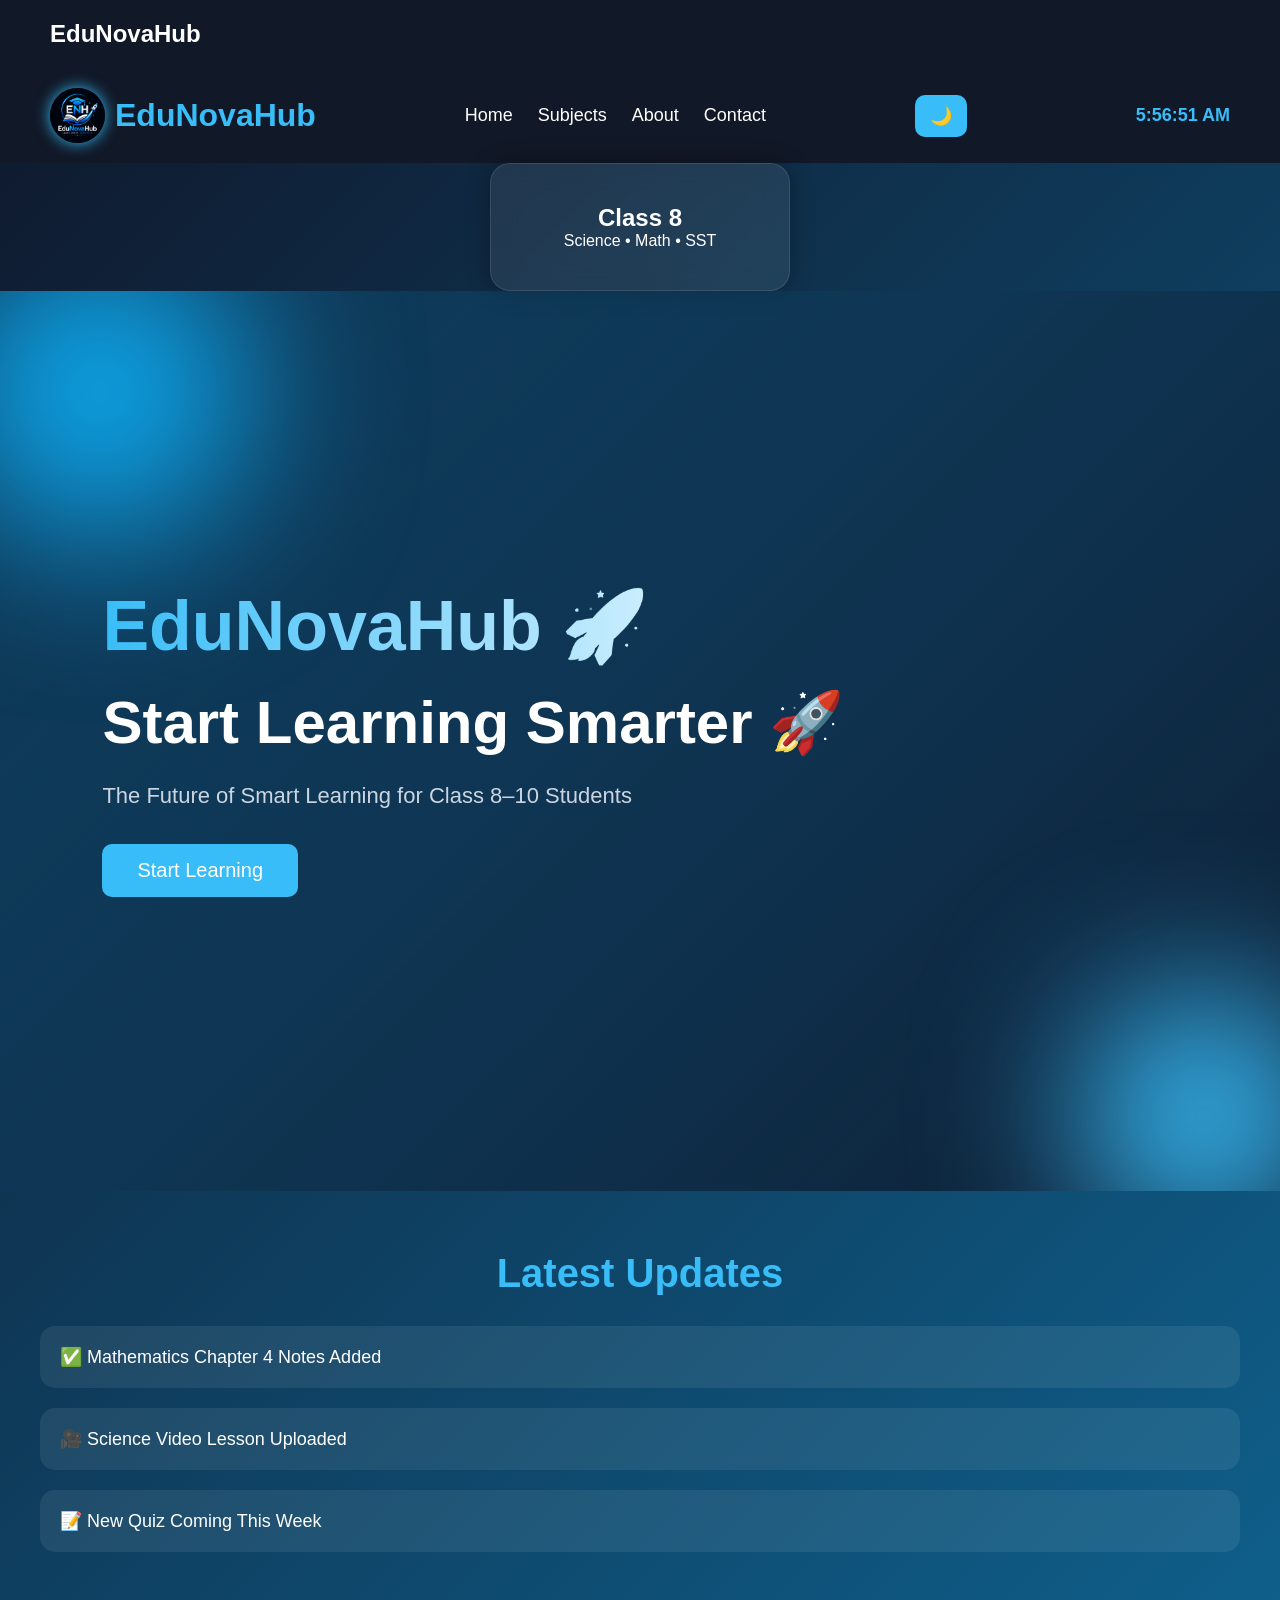
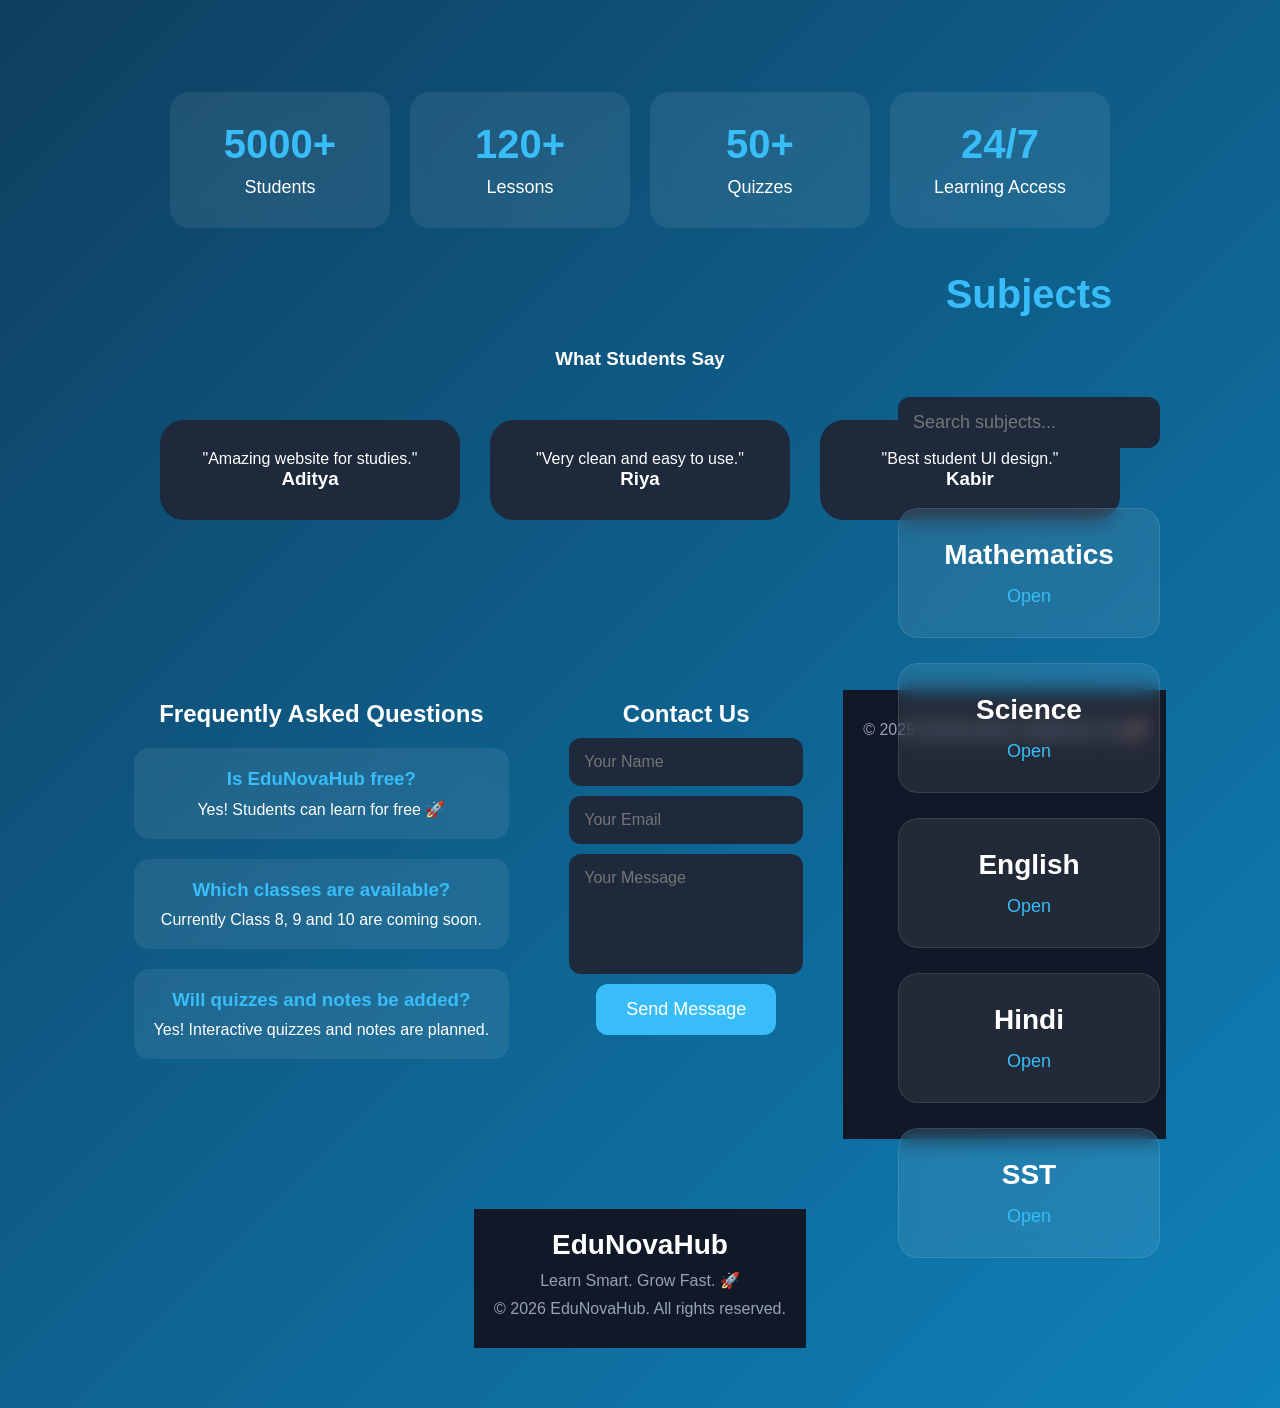
==== commit 3f61619e: "Update index.html" ====
--- a/index.html
+++ b/index.html
@@ -1098,16 +1098,6 @@
 </p>
 
 </footer>
-  <div class="subjects">
-
-<div class="subject-box">Math</div>
-
-<div class="subject-box">Science</div>
-
-<div class="subject-box">English</div>
-
-<div class="subject-box">SST</div>
-
-</div>
+ 
 </body>
 </html>
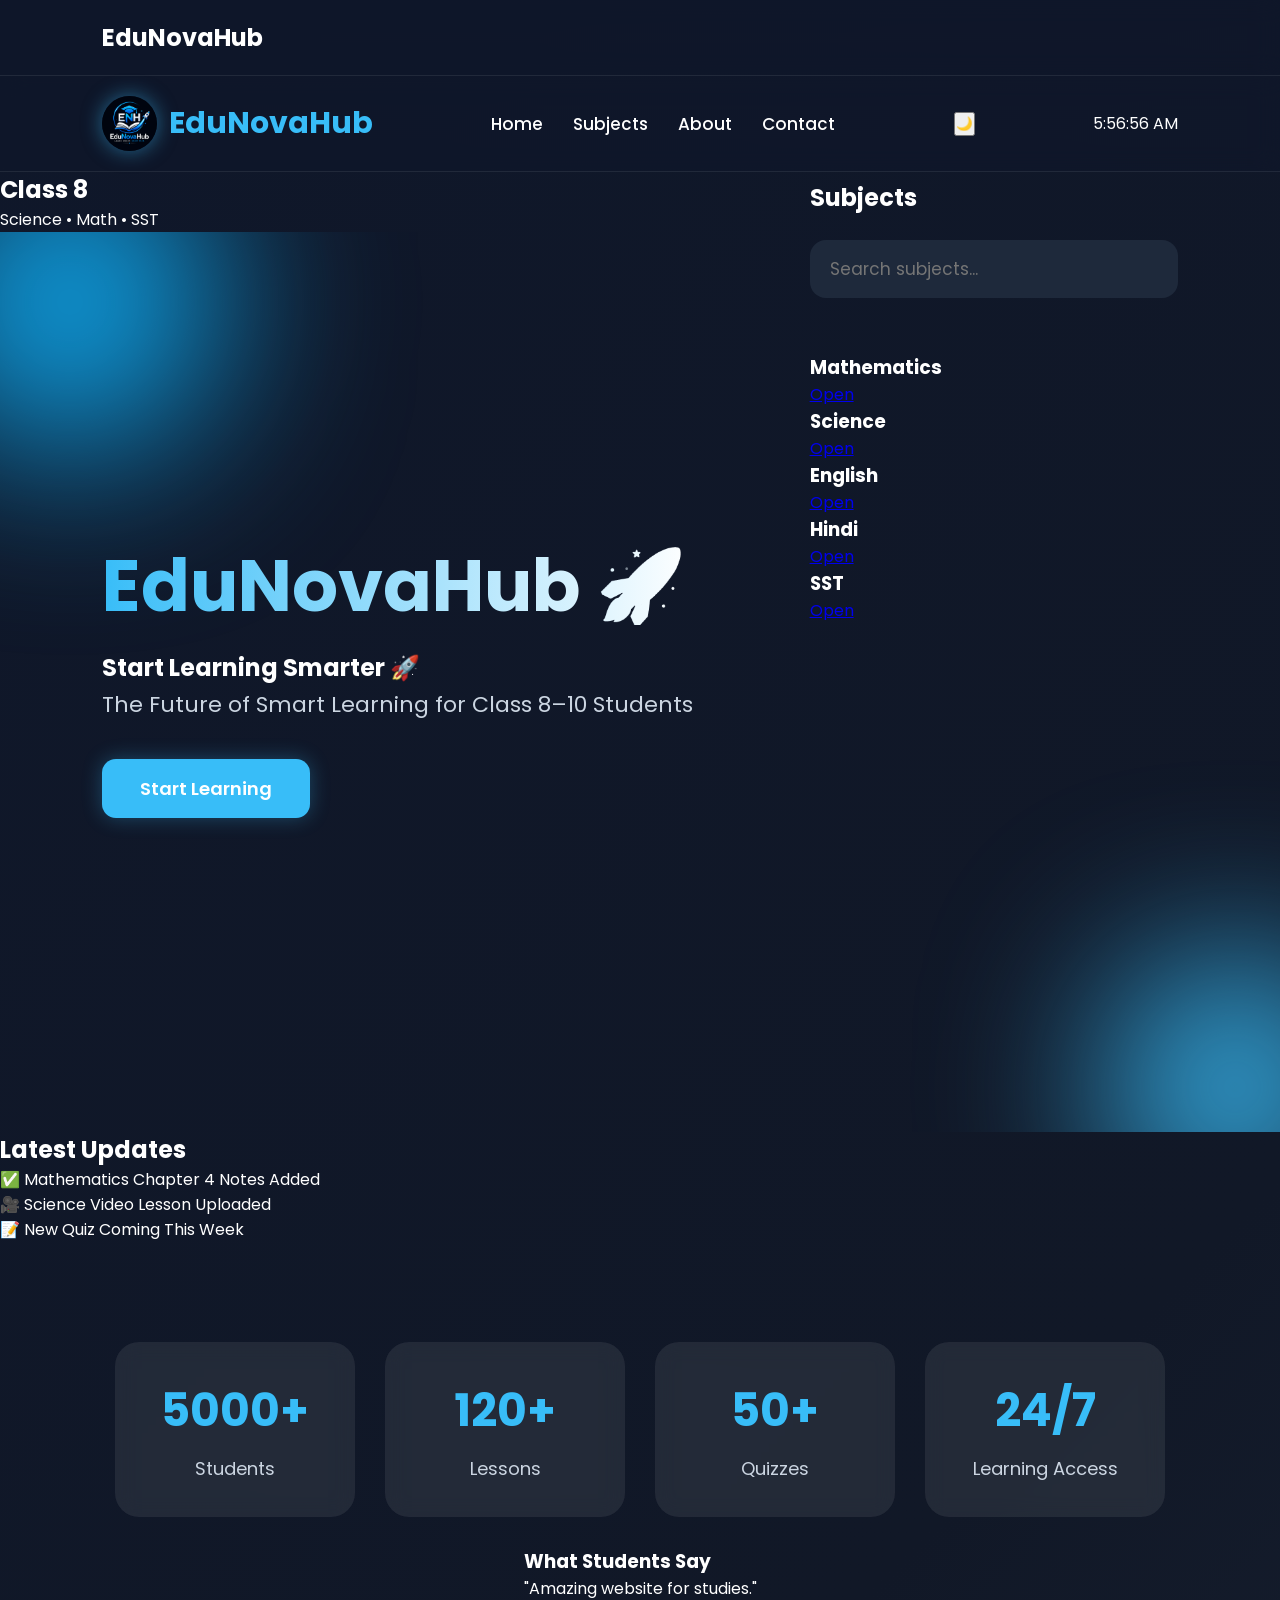
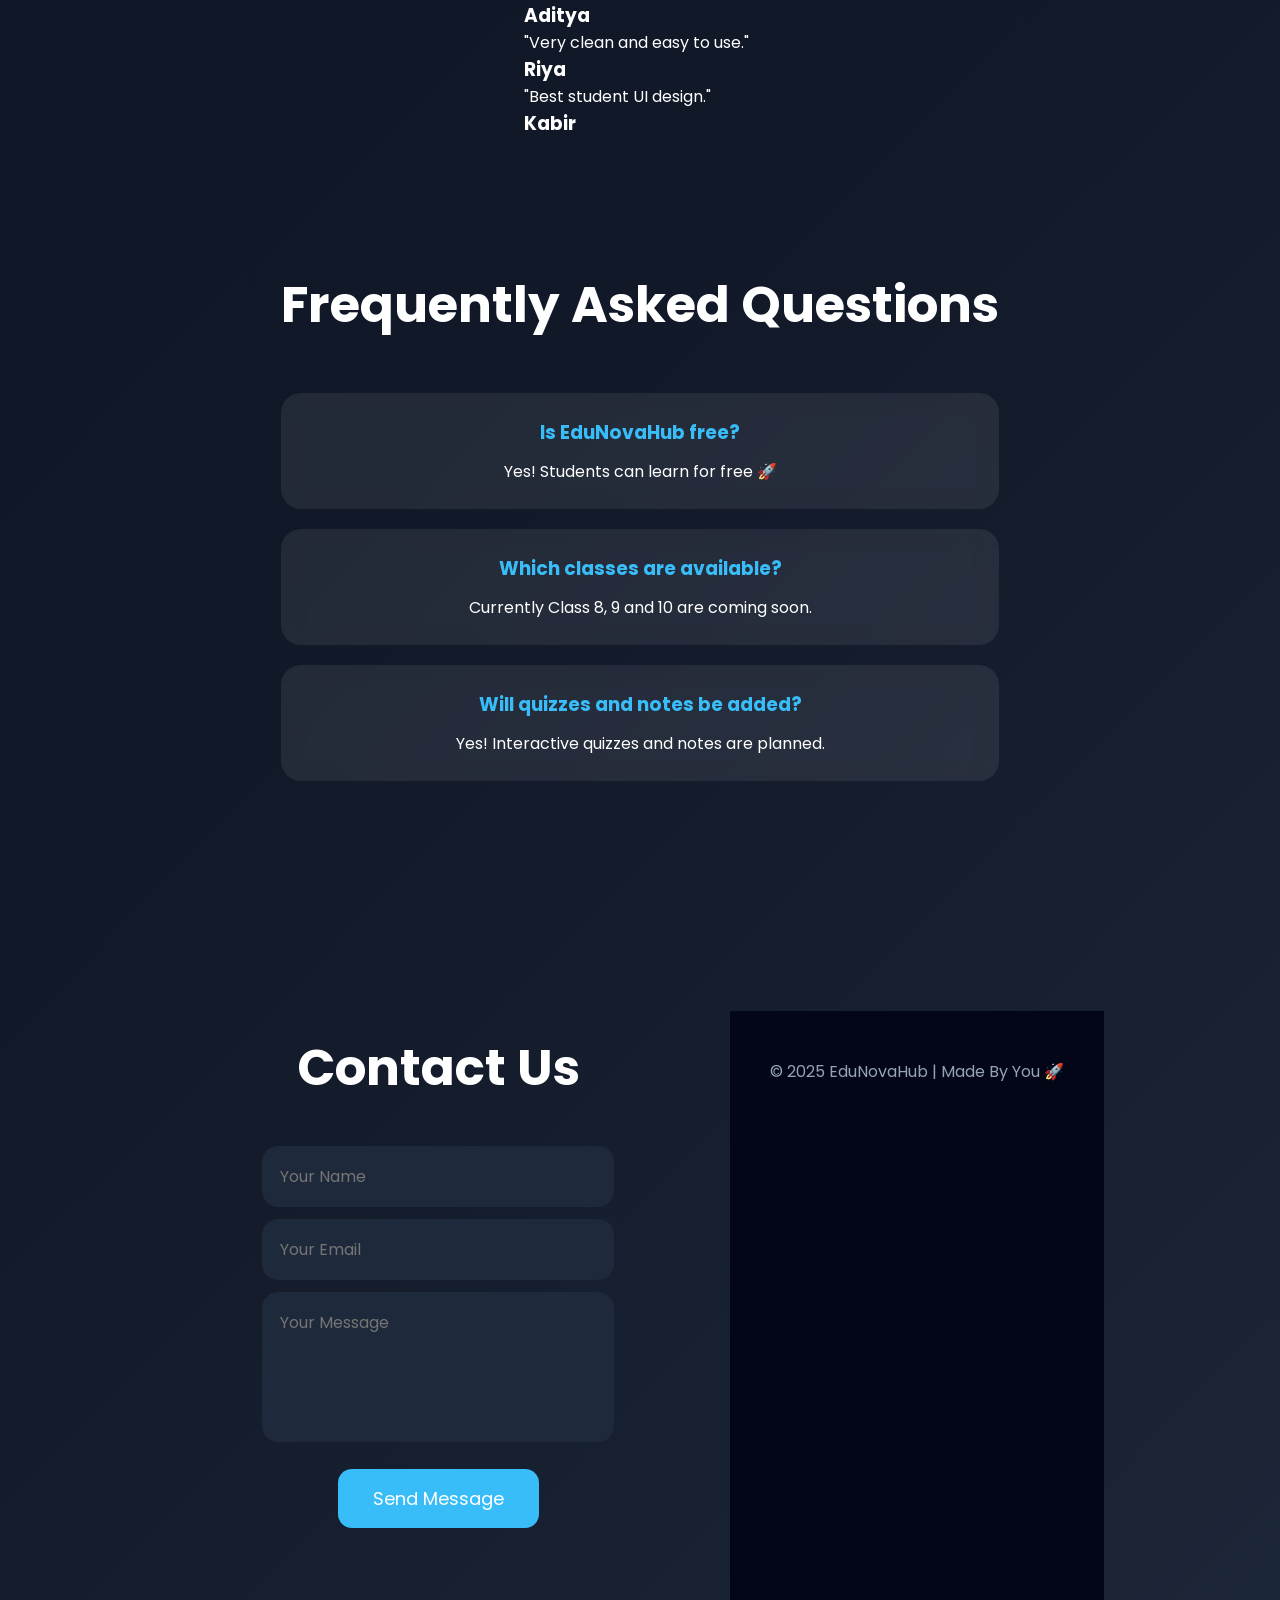
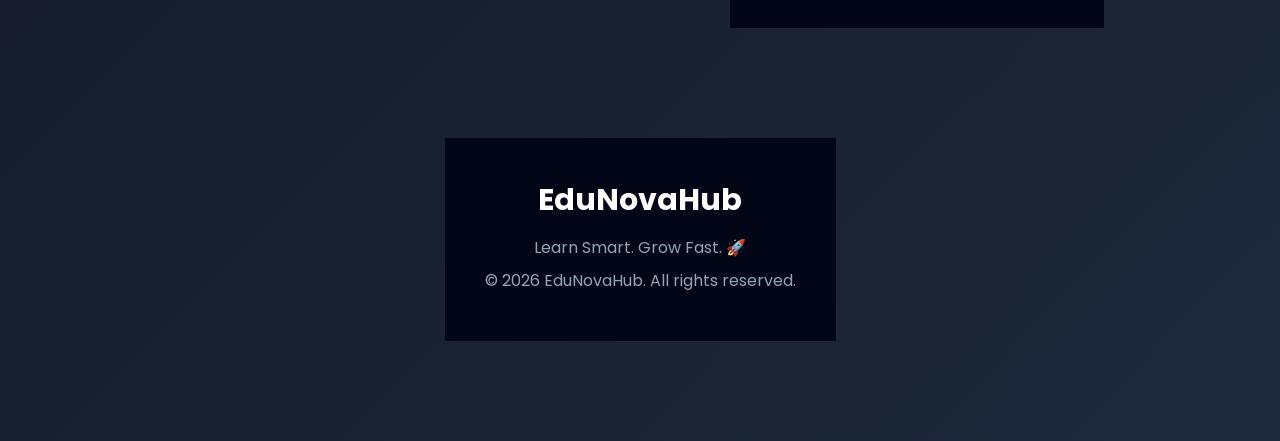
==== commit 2a9dbef5: "Update index.html" ====
--- a/index.html
+++ b/index.html
@@ -6,129 +6,59 @@
 <title>EduNovaHub</title>
 
 <style>
-  .reviews{
-padding:100px 8%;
-text-align:center;
-}
-
-.review-container{
+
+@import url('https://fonts.googleapis.com/css2?family=Poppins:wght@300;400;500;600;700&display=swap');
+
+*{
+margin:0;
+padding:0;
+box-sizing:border-box;
+font-family:'Poppins',sans-serif;
+scroll-behavior:smooth;
+}
+
+body{
+
+background:
+linear-gradient(
+135deg,
+#0f172a,
+#111827,
+#1e293b
+);
+
+color:white;
+overflow-x:hidden;
+
+}
+
+/* NAVBAR */
+
+nav{
+
 display:flex;
-gap:30px;
-justify-content:center;
-flex-wrap:wrap;
-margin-top:50px;
-}
-
-.review-card{
-width:300px;
-padding:30px;
-border-radius:24px;
-background:#1e293b;
-}
-.subjects{
-
-display:flex;
-
-flex-direction:column;
-
-gap:20px;
-
-position:absolute;
-
-right:80px;
-top:180px;
-}
-
-.subject-box{
-
-width:180px;
-
-padding:22px;
-
-background:rgba(255,255,255,0.12);
-
-border-radius:18px;
-
-color:white;
-
-font-size:24px;
-
-font-weight:bold;
-
-text-align:center;
-
-backdrop-filter:blur(10px);
-
-transition:0.3s;
-
-cursor:pointer;
-
-box-shadow:0 0 15px rgba(0,0,0,0.2);
-
-}
-
-.subject-box:hover{
-
-transform:translateY(0px);
-
-background:#38bdf8;
-
-}
-.subject-box:hover{
-
-transform:translateY(40px);
-background:#38bdf8;
-
-}
-  .card{
-
-width:300px;
-margin:40px auto;
-padding:30px;
-background:rgba(255,255,255,0.08);
+justify-content:space-between;
+align-items:center;
+
+padding:20px 8%;
+
+position:sticky;
+top:0;
+z-index:1000;
+
+background:rgba(15,23,42,0.75);
+
 backdrop-filter:blur(12px);
-border:1px solid rgba(255,255,255,0.1);
-border-radius:20px;
-
-color:white;
-
-text-align:center;
-
-box-shadow:0 0 25px rgba(0,0,0,0.3);
-
-transition:0.3s;
-
-}
-  .card:hover{
-
-transform:translateY(80px);
-}
-  button{
-
-transition:0.3s;
-cursor:pointer;
-
-}
-
-button:hover{
-
-transform:translateY(120px);
-box-shadow:0 0 20px #38bdf8;
-
-}
-  nav{
-
-background:#0f172a;
-padding:20px;
-color:white;
-text-align:center;
-
-}
-  .logo{
+
+border-bottom:1px solid rgba(255,255,255,0.08);
+
+}
+
+.logo{
 
 display:flex;
 align-items:center;
-gap:10px;
+gap:12px;
 
 }
 
@@ -137,46 +67,74 @@
 width:55px;
 height:55px;
 border-radius:50%;
-box-shadow:0 0 15px #38bdf8;
-
-}
-  .glow{
-
-position:absolute;
-border-radius:50%;
-filter:blur(80px);
-
-}
-
-.glow1{
-
-width:300px;
-height:300px;
-background:#0ea5e9;
-top:-50px;
-left:-50px;
-
-}
-
-.glow2{
-
-width:250px;
-height:250px;
-background:#38bdf8;
-bottom:-50px;
-right:-50px;
-
-}
-  .hero-content{
-
+
+box-shadow:0 0 20px rgba(56,189,248,0.5);
+
+}
+
+.logo h1{
+
+font-size:30px;
+color:#38bdf8;
+
+}
+
+nav ul{
+
+display:flex;
+gap:30px;
+list-style:none;
+
+}
+
+nav ul li a{
+
+text-decoration:none;
+color:white;
+font-size:17px;
+font-weight:500;
+
+transition:0.3s;
+
+}
+
+nav ul li a:hover{
+
+color:#38bdf8;
+
+}
+
+/* HERO SECTION */
+
+.hero{
+
+min-height:100vh;
+
+display:flex;
+justify-content:space-between;
+align-items:center;
+
+padding:120px 8%;
+
+position:relative;
+overflow:hidden;
+
+gap:60px;
+
+}
+
+.hero-content{
+
+max-width:650px;
 z-index:2;
 
 }
 
 .hero h1{
 
-font-size:70px;
-margin-bottom:20px;
+font-size:72px;
+line-height:1.1;
+margin-bottom:25px;
 
 background:linear-gradient(
 to right,
@@ -189,167 +147,382 @@
 
 }
 
-.hero h2{
-
-font-size:40px;
-margin-bottom:20px;
-
-}
-
 .hero p{
 
 font-size:22px;
+line-height:1.8;
 color:#cbd5e1;
+
+margin-bottom:35px;
+
+}
+
+/* SEARCH BAR */
+
+.search-bar{
+
+width:100%;
+max-width:500px;
+
+padding:16px 20px;
+
+border:none;
+outline:none;
+
+border-radius:16px;
+
+background:#1e293b;
+
+color:white;
+font-size:17px;
+
 margin-bottom:30px;
 
 }
 
+/* BUTTONS */
+
 .hero button{
 
-padding:18px 40px;
-font-size:20px;
+padding:16px 38px;
+
 border:none;
-border-radius:15px;
+border-radius:14px;
+
+font-size:18px;
+font-weight:600;
+
+cursor:pointer;
+
 background:#38bdf8;
 color:white;
+
+transition:0.3s;
+
+box-shadow:0 0 20px rgba(56,189,248,0.3);
+
+}
+
+.hero button:hover{
+
+transform:translateY(-5px);
+
+background:#0ea5e9;
+
+box-shadow:0 0 30px rgba(56,189,248,0.7);
+
+}
+
+/* SUBJECT SECTION */
+
+.subjects{
+
+display:flex;
+flex-direction:column;
+
+gap:25px;
+
+position:absolute;
+
+right:8%;
+top:180px;
+
+z-index:2;
+
+}
+
+.subject-box{
+
+width:220px;
+
+padding:24px;
+
+border-radius:22px;
+
+background:rgba(255,255,255,0.08);
+
+backdrop-filter:blur(12px);
+
+border:1px solid rgba(255,255,255,0.1);
+
+font-size:24px;
+font-weight:600;
+
+text-align:center;
+
 cursor:pointer;
-transition:0.3s;
-
-animation:float 2s ease-in-out infinite;
-
-}
-
-.hero button:hover{
-
-transform:scale(1.08);
+
+transition:0.4s;
+
+box-shadow:0 0 20px rgba(0,0,0,0.2);
+
+}
+
+.subject-box:nth-child(1){
+
+transform:translateY(0px);
+
+}
+
+.subject-box:nth-child(2){
+
+transform:translateY(40px);
+
+}
+
+.subject-box:nth-child(3){
+
+transform:translateY(80px);
+
+}
+
+.subject-box:nth-child(4){
+
+transform:translateY(120px);
+
+}
+
+.subject-box:hover{
+
+transform:translateX(-12px);
+
+background:#38bdf8;
+
+box-shadow:0 0 25px rgba(56,189,248,0.7);
+
+}
+
+/* GLOW EFFECTS */
+
+.glow{
+
+position:absolute;
+border-radius:50%;
+filter:blur(90px);
+
+z-index:0;
+
+}
+
+.glow1{
+
+width:300px;
+height:300px;
+
 background:#0ea5e9;
-box-shadow:0 0 25px #38bdf8;
-
-}
-  .stats{
+
+top:-80px;
+left:-80px;
+
+}
+
+.glow2{
+
+width:250px;
+height:250px;
+
+background:#38bdf8;
+
+bottom:-80px;
+right:-80px;
+
+}
+
+/* STATS */
+
+.stats{
 
 display:flex;
+justify-content:center;
 flex-wrap:wrap;
+
+gap:30px;
+
+padding:100px 8%;
+
+}
+
+.stat-box{
+
+width:240px;
+
+padding:35px;
+
+border-radius:24px;
+
+background:rgba(255,255,255,0.08);
+
+backdrop-filter:blur(10px);
+
+text-align:center;
+
+transition:0.4s;
+
+}
+
+.stat-box:hover{
+
+transform:translateY(-10px);
+
+box-shadow:0 0 25px rgba(56,189,248,0.4);
+
+}
+
+.stat-box h2{
+
+font-size:45px;
+color:#38bdf8;
+
+margin-bottom:10px;
+
+}
+
+.stat-box p{
+
+font-size:18px;
+color:#cbd5e1;
+
+}
+
+/* TESTIMONIALS */
+
+.testimonials{
+
+padding:100px 8%;
+
+text-align:center;
+
+}
+
+.testimonials h2{
+
+font-size:50px;
+
+margin-bottom:60px;
+
+}
+
+.testimonial-container{
+
+display:flex;
 justify-content:center;
-gap:20px;
-padding:60px 20px;
-
-}
-
-.stat-box{
-
-width:220px;
+
+gap:30px;
+
+flex-wrap:wrap;
+
+}
+
+.testimonial-card{
+
+width:300px;
+
 padding:30px;
+
+border-radius:24px;
+
+background:rgba(255,255,255,0.08);
+
+backdrop-filter:blur(10px);
+
+transition:0.4s;
+
+}
+
+.testimonial-card:hover{
+
+transform:translateY(-10px);
+
+box-shadow:0 0 25px rgba(56,189,248,0.4);
+
+}
+
+.testimonial-card p{
+
+font-size:17px;
+line-height:1.8;
+
+color:#cbd5e1;
+
+margin-bottom:18px;
+
+}
+
+.testimonial-card h4{
+
+font-size:20px;
+
+color:#38bdf8;
+
+}
+
+/* FAQ */
+
+.faq{
+
+padding:100px 8%;
+
+text-align:center;
+
+}
+
+.faq h2{
+
+font-size:50px;
+
+margin-bottom:50px;
+
+}
+
+.faq-box{
+
+max-width:750px;
+
+margin:20px auto;
+
+padding:25px;
+
 border-radius:20px;
+
+background:rgba(255,255,255,0.08);
+
+backdrop-filter:blur(10px);
+
+transition:0.4s;
+
+}
+
+.faq-box:hover{
+
+transform:scale(1.02);
+
+box-shadow:0 0 20px rgba(56,189,248,0.3);
+
+}
+
+.faq-box h3{
+
+margin-bottom:12px;
+
+color:#38bdf8;
+
+}
+
+/* CONTACT */
+
+.contact{
+
+padding:100px 8%;
+
 text-align:center;
-background:rgba(255,255,255,0.08);
-backdrop-filter:blur(10px);
-transition:0.3s;
-
-}
-
-.stat-box:hover{
-
-transform:translateY(-10px);
-box-shadow:0 0 20px #38bdf8;
-
-}
-
-.stat-box h2{
-
-font-size:40px;
-color:#38bdf8;
-margin-bottom:10px;
-
-}
-
-.stat-box p{
-
-font-size:18px;
-
-}
-  .faq{
-
-padding:60px 20px;
-text-align:center;
-
-}
-
-.faq-box{
-
-max-width:700px;
-margin:20px auto;
-padding:20px;
-border-radius:15px;
-background:rgba(255,255,255,0.08);
-backdrop-filter:blur(10px);
-transition:0.3s;
-
-}
-
-.faq-box:hover{
-
-transform:scale(1.02);
-box-shadow:0 0 15px #38bdf8;
-
-}
-
-.faq-box h3{
-
-margin-bottom:10px;
-color:#38bdf8;
-
-}
-  .testimonials{
-
-padding:60px 20px;
-text-align:center;
-
-}
-
-.testimonial-container{
-
-display:flex;
-flex-wrap:wrap;
-justify-content:center;
-gap:20px;
-
-}
-
-.testimonial-card{
-
-background:rgba(255,255,255,0.08);
-backdrop-filter:blur(10px);
-padding:25px;
-border-radius:20px;
-width:280px;
-transition:0.3s;
-
-}
-
-.testimonial-card:hover{
-
-transform:translateY(-10px);
-box-shadow:0 0 20px #38bdf8;
-
-}
-
-.testimonial-card p{
-
-font-size:16px;
-margin-bottom:15px;
-
-}
-
-.testimonial-card h4{
-
-color:#38bdf8;
-
-}
-  .contact{
-
-padding:60px 20px;
-text-align:center;
+
+}
+
+.contact h2{
+
+font-size:50px;
+
+margin-bottom:40px;
 
 }
 
@@ -357,383 +530,161 @@
 .contact textarea{
 
 width:100%;
-max-width:500px;
-padding:15px;
-margin:10px auto;
+max-width:600px;
+
+padding:18px;
+
+margin:12px auto;
+
 display:block;
+
 border:none;
-border-radius:12px;
+outline:none;
+
+border-radius:16px;
+
 background:#1e293b;
+
 color:white;
+
 font-size:16px;
 
 }
 
 .contact textarea{
 
-height:120px;
+height:150px;
 resize:none;
 
 }
 
 .contact button{
 
-padding:15px 30px;
+margin-top:15px;
+
+padding:16px 35px;
+
 border:none;
-border-radius:12px;
+
+border-radius:14px;
+
 background:#38bdf8;
+
 color:white;
+
 font-size:18px;
+
 cursor:pointer;
+
 transition:0.3s;
 
 }
 
 .contact button:hover{
 
+transform:translateY(-5px);
+
 background:#0ea5e9;
-transform:scale(1.05);
-
-}
-  footer{
+
+}
+
+/* FOOTER */
+
+footer{
 
 margin-top:80px;
+
 padding:40px;
+
 text-align:center;
+
 background:#020617;
-color:white;
 
 }
 
 footer h3{
 
-font-size:28px;
-margin-bottom:10px;
+font-size:30px;
+
+margin-bottom:12px;
 
 }
 
 footer p{
 
-margin:10px 0;
 color:#94a3b8;
 
-}
-  .fade-in{
-
-opacity:0;
-transform:translateY(30px);
-transition:all 1s ease;
-
-}
-
-.fade-in.show{
-
-opacity:1;
-transform:translateY(0);
-
-}
-  #clock{
+margin:8px 0;
+
+}
+
+/* RESPONSIVE */
+
+@media(max-width:950px){
+
+.hero{
+
+flex-direction:column;
+text-align:center;
+
+padding-top:140px;
+
+}
+
+.hero h1{
+
+font-size:52px;
+
+}
+
+.hero p{
+
 font-size:18px;
-font-weight:bold;
-color:#38bdf8;
-margin-left:20px;
-}
-  @keyframes gradientBG{
-
-0%{
-background-position:0% 50%;
-}
-
-50%{
-background-position:100% 50%;
-}
-
-100%{
-background-position:0% 50%;
-}
-
-}
-  @keyframes float{
-
-0%{
-transform:translateY(0px);
-}
-
-50%{
-transform:translateY(-10px);
-}
-
-100%{
-transform:translateY(0px);
-}
-
-}
-  .light-mode{
-background:white;
-color:black;
-}
-
-.light-mode nav{
-background:#e2e8f0;
-}
-
-.light-mode .subject-card{
-background:#f1f5f9;
-color:black;
-}
-
-.light-mode .update-box{
-background:#f1f5f9;
-color:black;
-}
-  #modeBtn{
-padding:10px 15px;
-border:none;
-border-radius:10px;
-background:#38bdf8;
-color:white;
-cursor:pointer;
-font-size:18px;
-transition:0.3s;
-}
-
-#modeBtn:hover{
-background:#0ea5e9;
-}
-  .search-bar{
+
+}
+
+.subjects{
+
+position:static;
+
+margin-top:40px;
+
+align-items:center;
+
+}
+
+.subject-box{
+
+transform:none !important;
+
 width:100%;
-max-width:500px;
-padding:15px;
-margin:20px auto 40px;
-display:block;
-border:none;
-border-radius:12px;
-font-size:18px;
-outline:none;
-background:#1e293b;
-color:white;
-}
-html{
-scroll-behavior:smooth;
-}
-*{
-margin:0;
-padding:0;
-box-sizing:border-box;
-font-family:Arial, sans-serif;
-}
-
-body{
-background:linear-gradient(
--45deg,
-#0f172a,
-#1e293b,
-#0ea5e9,
-#0f172a
-);
-
-background-size:400% 400%;
-
-animation:gradientBG 12s ease infinite;
-
-color:white;
-}
-
-/* NAVBAR */
+
+max-width:350px;
+
+}
 
 nav{
-display:flex;
-justify-content:space-between;
+
+padding:18px 5%;
+
+}
+
+nav ul{
+
+display:none;
+
+}
+
+.stats,
+.testimonial-container{
+
+flex-direction:column;
 align-items:center;
-padding:20px 50px;
-background:#111827;
-position:sticky;
-top:0;
-}
-
-nav h1{
-font-size:32px;
-color:#38bdf8;
-}
-
-nav ul{
-display:flex;
-list-style:none;
-gap:25px;
-}
-
-nav ul li a{
-text-decoration:none;
-color:white;
-font-size:18px;
-transition:0.3s;
-}
-
-nav ul li a:hover{
-color:#38bdf8;
-}
-
-/* HERO SECTION */
-
-.hero{
-
-min-height:100vh;
-display:flex;
-align-items:center;
-justify-content:space-between;
-padding:120px 8%;
-gap:60px;
-
-background:
-linear-gradient(
-135deg,
-rgba(14,165,233,0.2),
-rgba(15,23,42,0.9)
-);
-
-position:relative;
-overflow:hidden;
-
-}
-
-.hero h2{
-font-size:60px;
-margin-bottom:20px;
-}
-
-.hero p{
-font-size:22px;
-max-width:700px;
-margin-bottom:30px;
-line-height:1.6;
-}
-
-.hero button{
-  animation:float 2s ease-in-out infinite;
-padding:15px 35px;
-font-size:20px;
-border:none;
-border-radius:10px;
-background:#38bdf8;
-color:white;
-cursor:pointer;
-transition:0.3s;
-}
-
-.hero button:hover{
-background:#0ea5e9;
-transform:scale(1.05);
-}
-
-/* UPDATES SECTION */
-
-.updates{
-padding:60px 40px;
-}
-
-.updates h2{
-text-align:center;
-font-size:40px;
-margin-bottom:30px;
-color:#38bdf8;
-}
-
-.update-box{
-background:rgba(255,255,255,0.08);
-padding:20px;
-margin-bottom:20px;
-border-radius:15px;
-font-size:18px;
-transition:0.3s;
-}
-
-.update-box:hover{
-background:rgba(255,255,255,0.15);
-transform:translateX(10px);
-}
-
-/* SUBJECTS */
-
-.subjects{
-padding:60px 40px;
-}
-
-.subjects h2{
-text-align:center;
-font-size:40px;
-margin-bottom:40px;
-color:#38bdf8;
-}
-
-.subject-grid{
-display:grid;
-grid-template-columns:repeat(auto-fit,minmax(220px,1fr));
-gap:25px;
-}
-
-.subject-card{
-background:rgba(255,255,255,0.08);
-backdrop-filter:blur(10px);
-padding:30px;
-border-radius:20px;
-text-align:center;
-transition:0.3s;
-border:1px solid rgba(255,255,255,0.1);
-}
-
-.subject-card:hover{
-transform:translateY(-10px);
-background:#334155;
-box-shadow:0 0 20px #38bdf8;
-}
-  
-.subject-card h3{
-font-size:28px;
-margin-bottom:15px;
-}
-
-.subject-card a{
-text-decoration:none;
-color:#38bdf8;
-font-size:18px;
-}
-
-/* FOOTER */
-
-footer{
-background:#111827;
-padding:20px;
-text-align:center;
-margin-top:50px;
-}
-#topBtn{
-position:fixed;
-bottom:20px;
-right:20px;
-padding:15px 20px;
-font-size:20px;
-border:none;
-border-radius:50%;
-background:#38bdf8;
-color:white;
-cursor:pointer;
-display:none;
-transition:0.3s;
-}
-
-#topBtn:hover{
-background:#0ea5e9;
-transform:scale(1.1);
-}
-  .card{
-
-height:auto !important;
-
-padding:40px;
-
-margin:auto;
-
-}
+
+}
+
+}
+
 </style>
 </head>
 
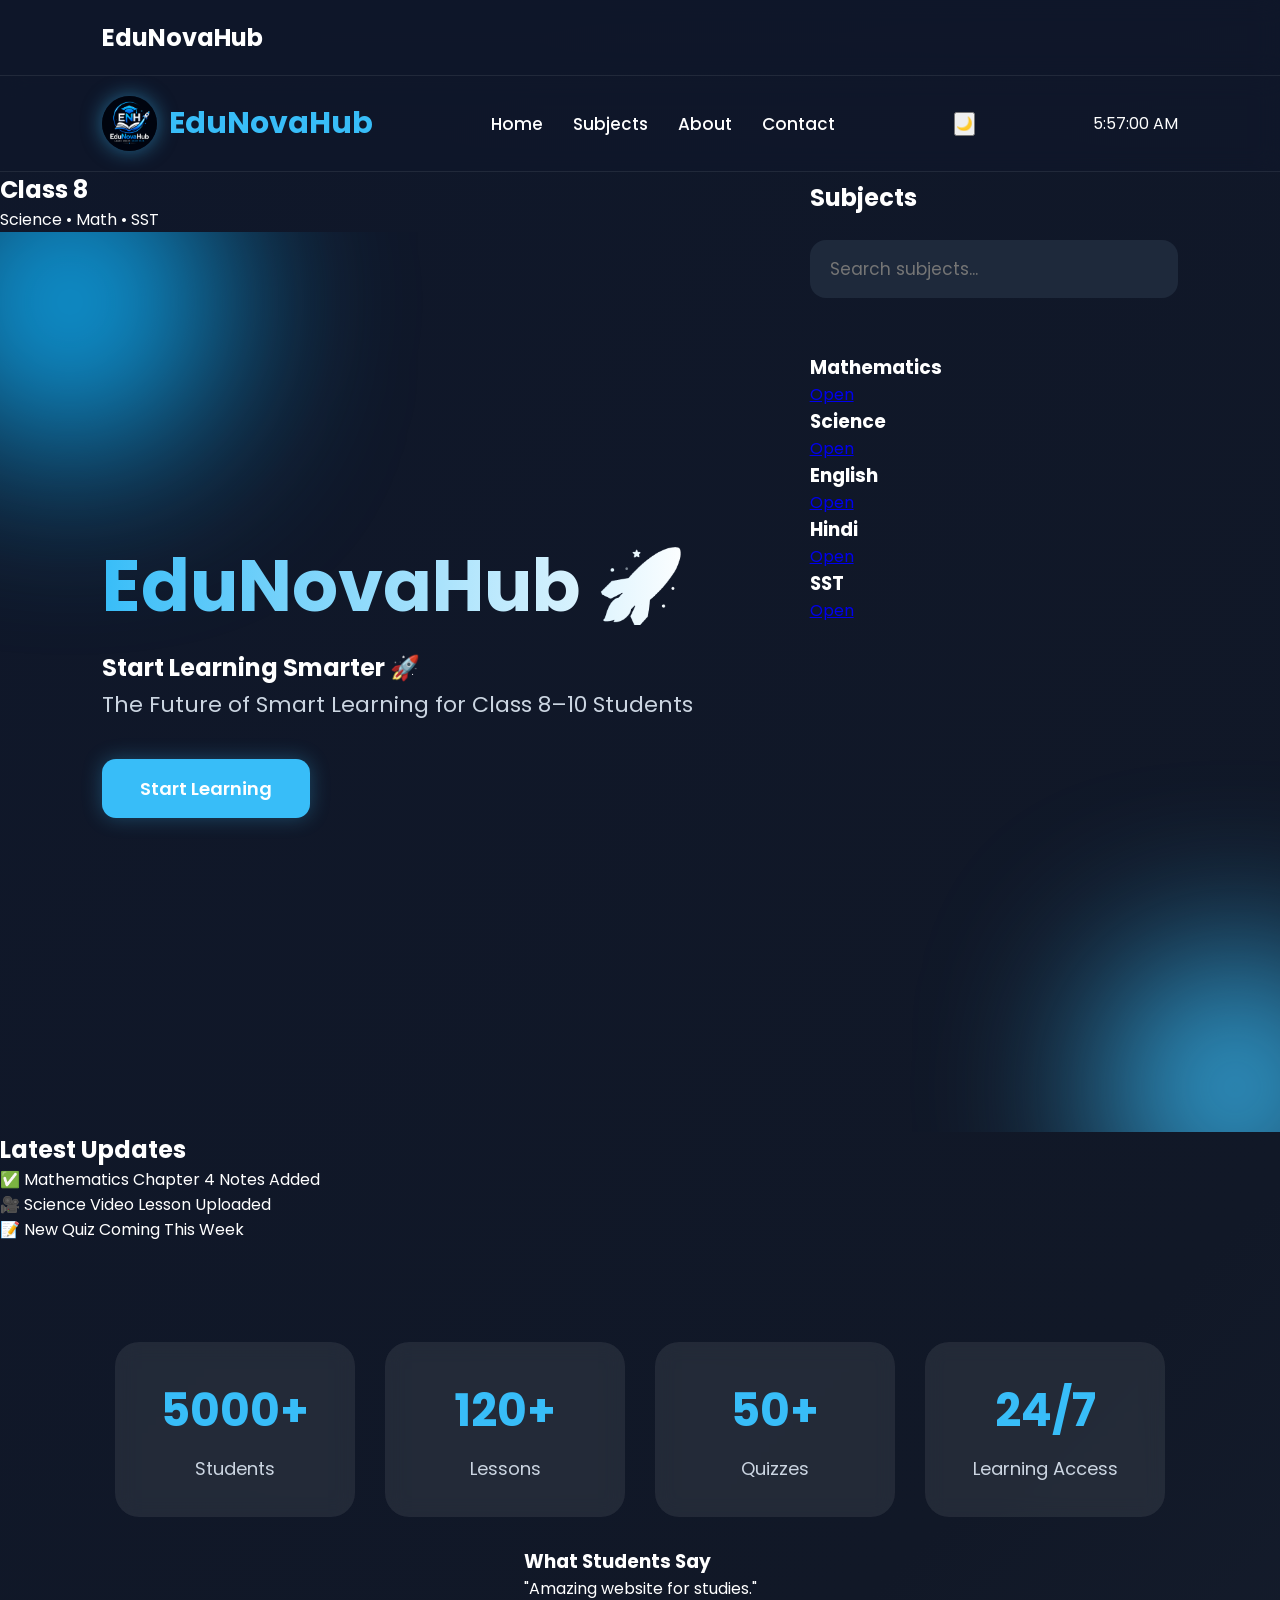
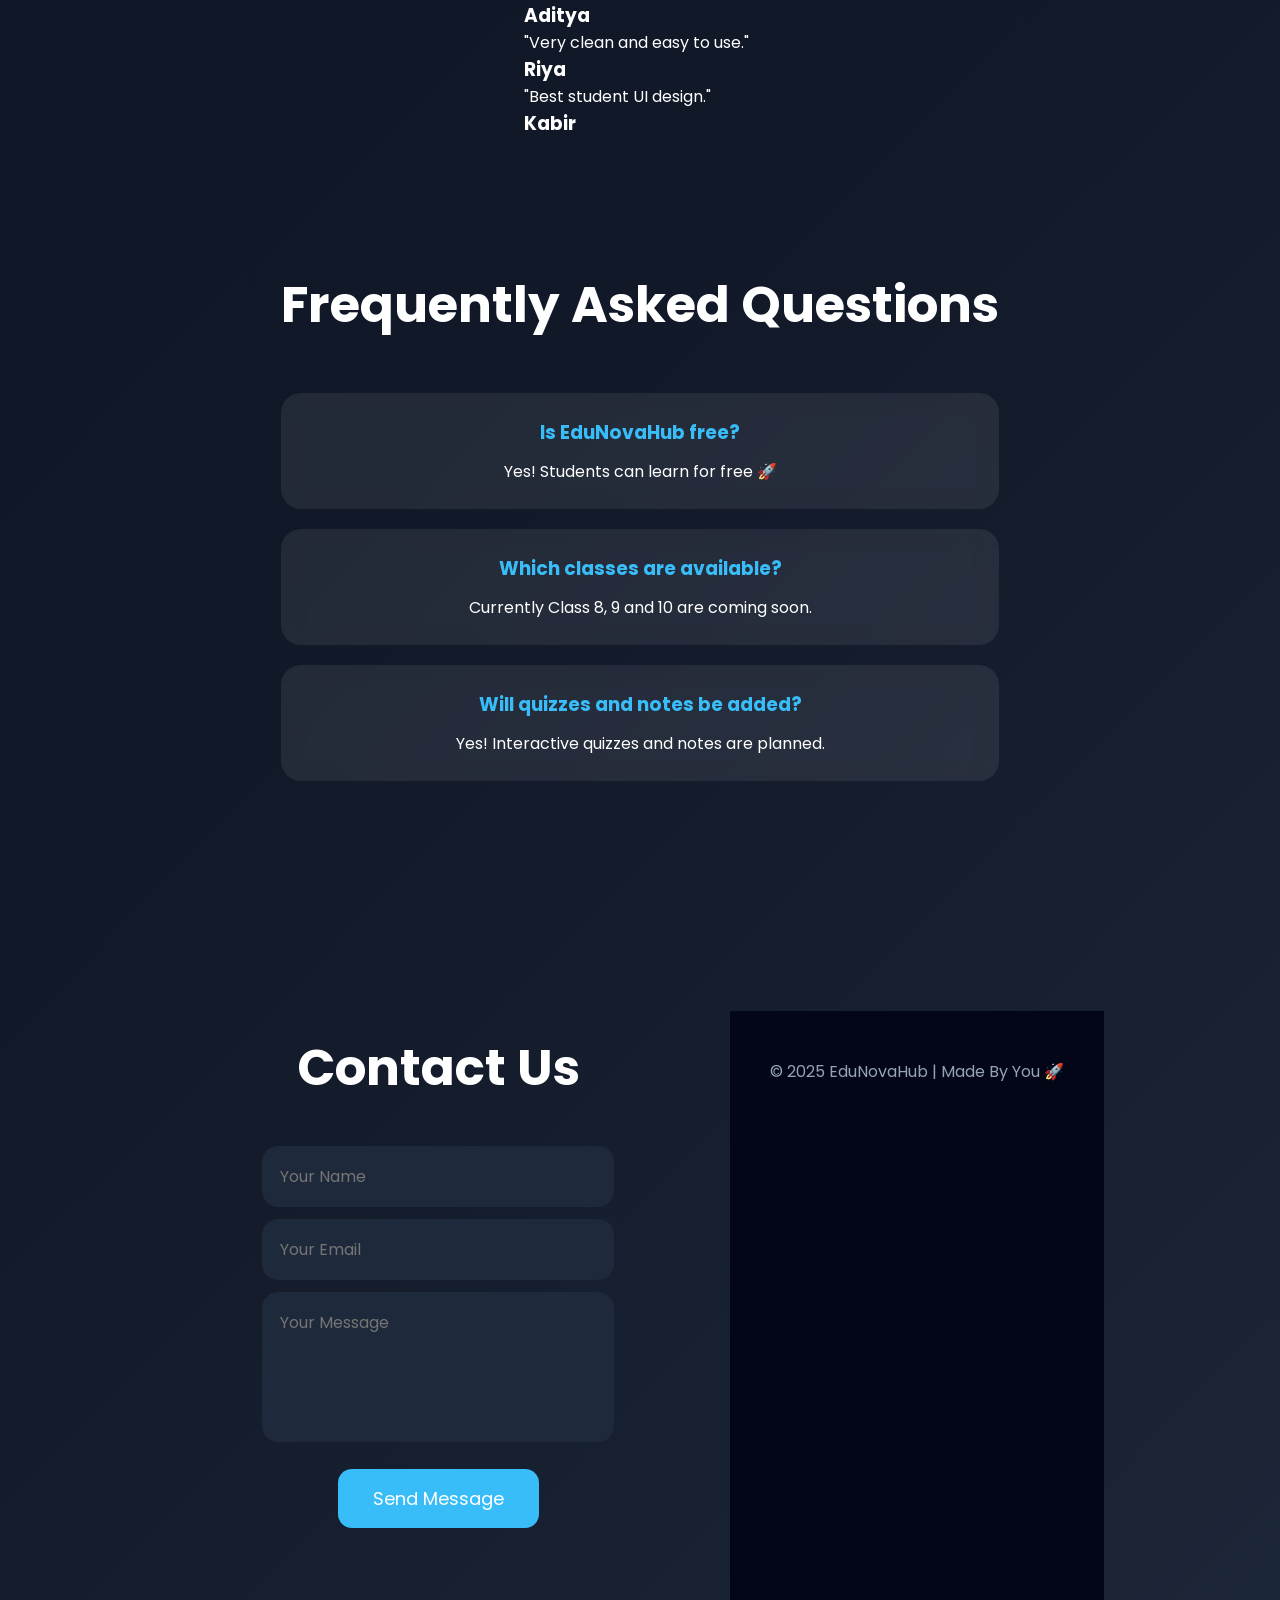
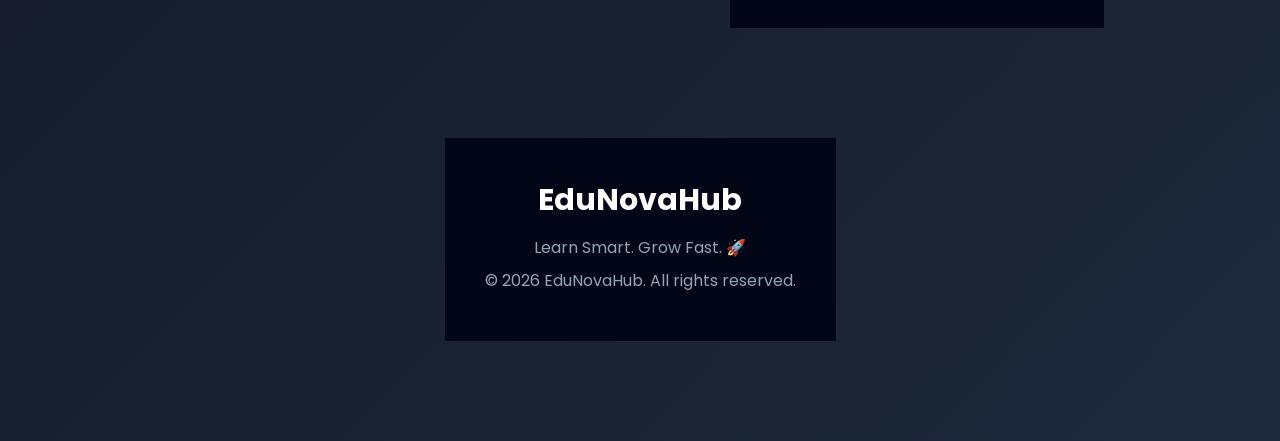
==== commit 9e7f1de8: "Update index.html" ====
--- a/index.html
+++ b/index.html
@@ -659,27 +659,13 @@
 
 width:100%;
 
-max-width:350px;
-
-}
-
-nav{
-
-padding:18px 5%;
+max-width:320px;
 
 }
 
 nav ul{
 
 display:none;
-
-}
-
-.stats,
-.testimonial-container{
-
-flex-direction:column;
-align-items:center;
 
 }
 
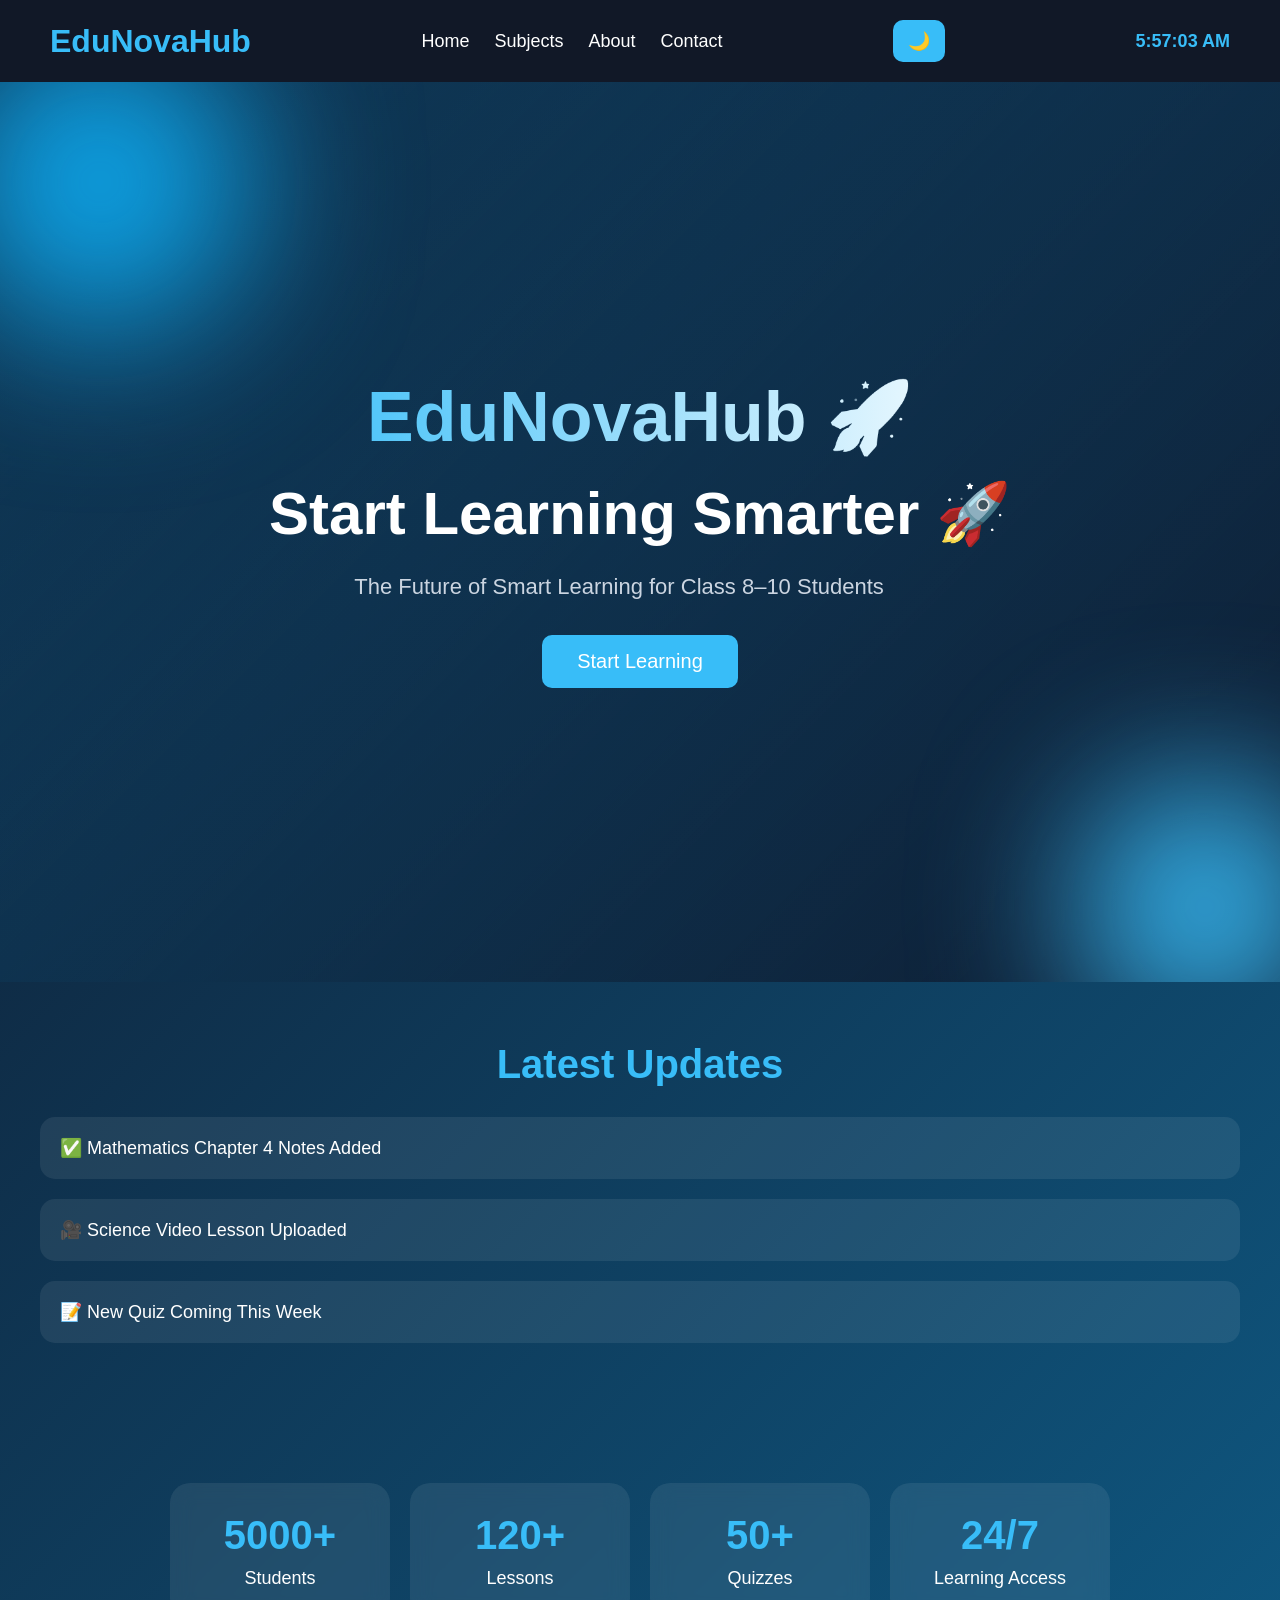
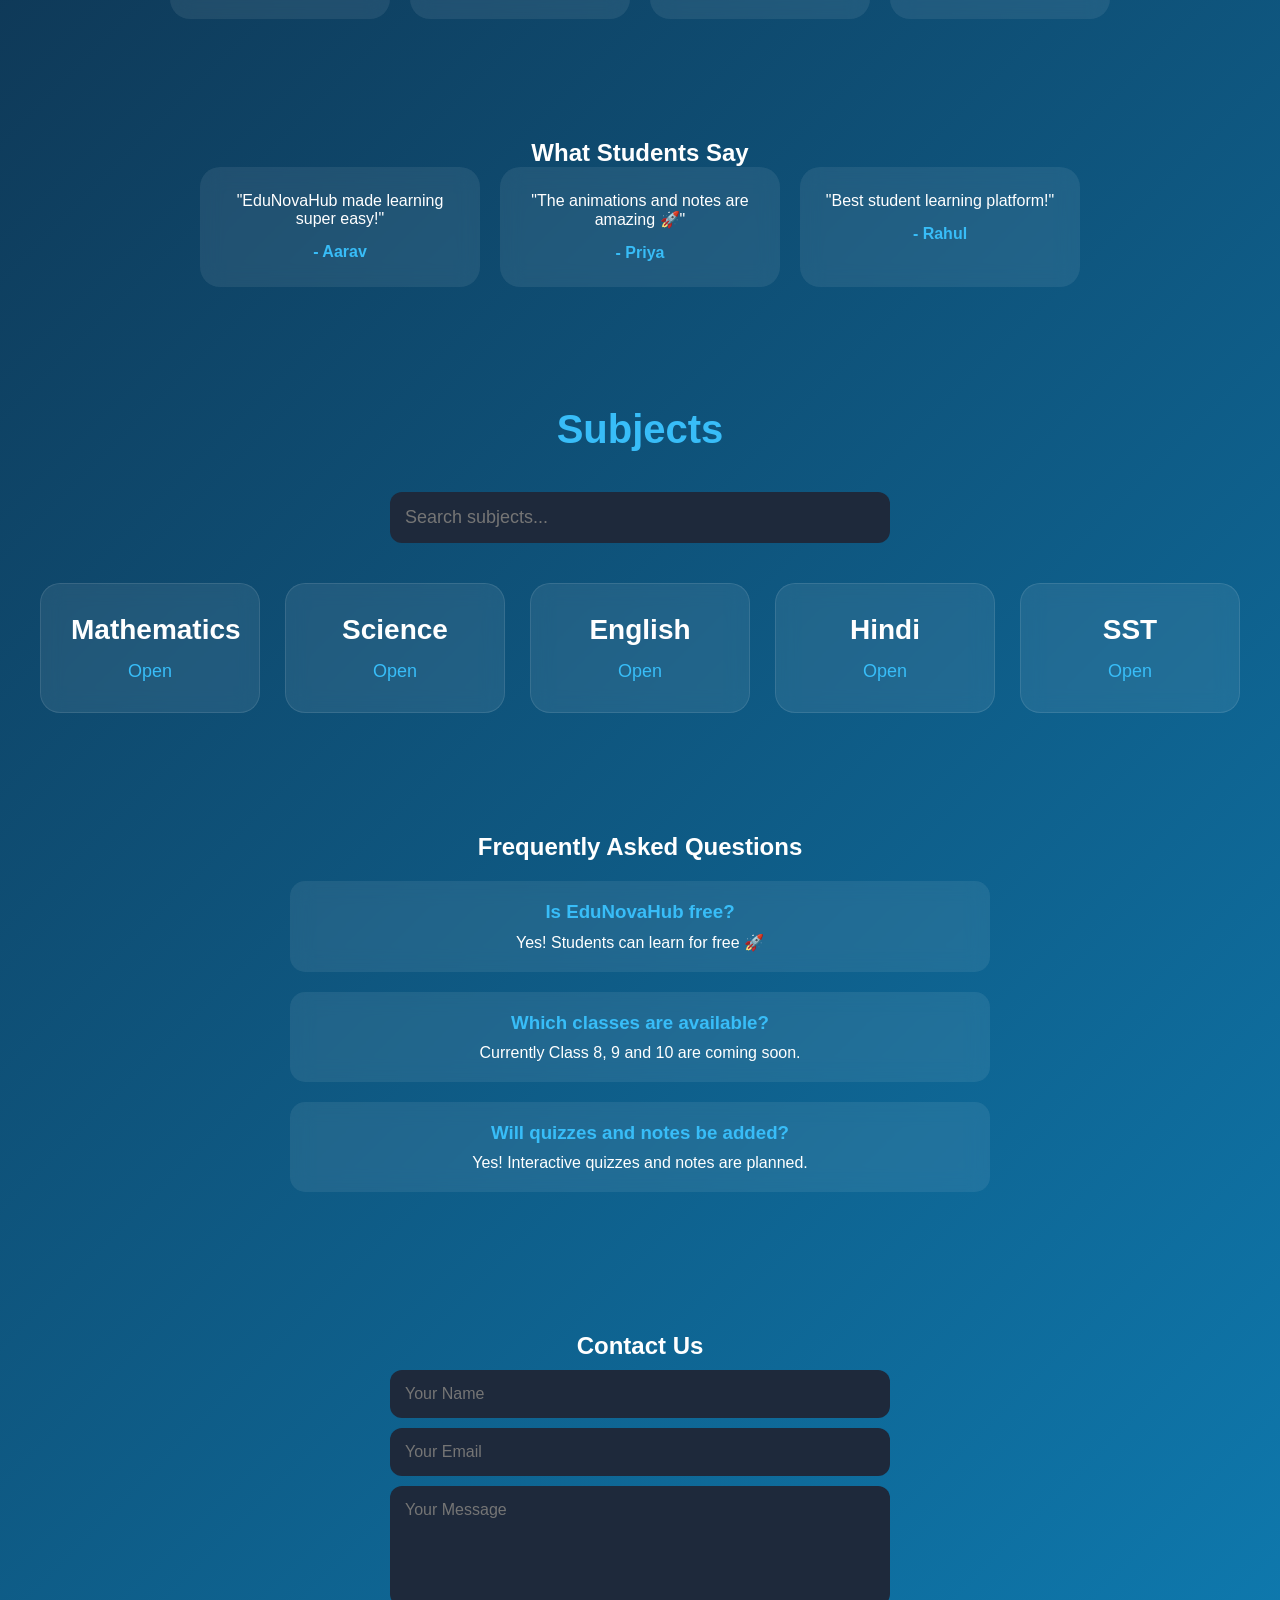
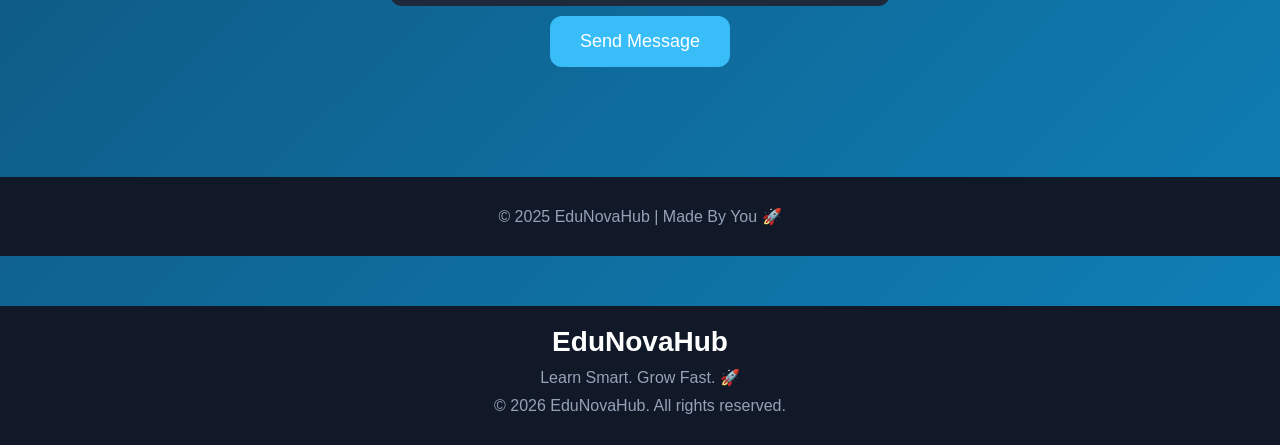
==== commit e9f4ebbb: "Update index.html" ====
--- a/index.html
+++ b/index.html
@@ -6,135 +6,43 @@
 <title>EduNovaHub</title>
 
 <style>
-
-@import url('https://fonts.googleapis.com/css2?family=Poppins:wght@300;400;500;600;700&display=swap');
-
-*{
-margin:0;
-padding:0;
-box-sizing:border-box;
-font-family:'Poppins',sans-serif;
-scroll-behavior:smooth;
-}
-
-body{
-
-background:
-linear-gradient(
-135deg,
-#0f172a,
-#111827,
-#1e293b
-);
-
-color:white;
-overflow-x:hidden;
-
-}
-
-/* NAVBAR */
-
-nav{
-
-display:flex;
-justify-content:space-between;
-align-items:center;
-
-padding:20px 8%;
-
-position:sticky;
-top:0;
-z-index:1000;
-
-background:rgba(15,23,42,0.75);
-
-backdrop-filter:blur(12px);
-
-border-bottom:1px solid rgba(255,255,255,0.08);
-
-}
-
-.logo{
-
-display:flex;
-align-items:center;
-gap:12px;
-
-}
-
-.logo img{
-
-width:55px;
-height:55px;
+  .glow{
+
+position:absolute;
 border-radius:50%;
-
-box-shadow:0 0 20px rgba(56,189,248,0.5);
-
-}
-
-.logo h1{
-
-font-size:30px;
-color:#38bdf8;
-
-}
-
-nav ul{
-
-display:flex;
-gap:30px;
-list-style:none;
-
-}
-
-nav ul li a{
-
-text-decoration:none;
-color:white;
-font-size:17px;
-font-weight:500;
-
-transition:0.3s;
-
-}
-
-nav ul li a:hover{
-
-color:#38bdf8;
-
-}
-
-/* HERO SECTION */
-
-.hero{
-
-min-height:100vh;
-
-display:flex;
-justify-content:space-between;
-align-items:center;
-
-padding:120px 8%;
-
-position:relative;
-overflow:hidden;
-
-gap:60px;
-
-}
-
-.hero-content{
-
-max-width:650px;
+filter:blur(80px);
+
+}
+
+.glow1{
+
+width:300px;
+height:300px;
+background:#0ea5e9;
+top:-50px;
+left:-50px;
+
+}
+
+.glow2{
+
+width:250px;
+height:250px;
+background:#38bdf8;
+bottom:-50px;
+right:-50px;
+
+}
+  .hero-content{
+
 z-index:2;
 
 }
 
 .hero h1{
 
-font-size:72px;
-line-height:1.1;
-margin-bottom:25px;
+font-size:70px;
+margin-bottom:20px;
 
 background:linear-gradient(
 to right,
@@ -147,550 +55,552 @@
 
 }
 
+.hero h2{
+
+font-size:40px;
+margin-bottom:20px;
+
+}
+
 .hero p{
 
 font-size:22px;
-line-height:1.8;
 color:#cbd5e1;
-
-margin-bottom:35px;
-
-}
-
-/* SEARCH BAR */
-
-.search-bar{
+margin-bottom:30px;
+
+}
+
+.hero button{
+
+padding:18px 40px;
+font-size:20px;
+border:none;
+border-radius:15px;
+background:#38bdf8;
+color:white;
+cursor:pointer;
+transition:0.3s;
+
+animation:float 2s ease-in-out infinite;
+
+}
+
+.hero button:hover{
+
+transform:scale(1.08);
+background:#0ea5e9;
+box-shadow:0 0 25px #38bdf8;
+
+}
+  .stats{
+
+display:flex;
+flex-wrap:wrap;
+justify-content:center;
+gap:20px;
+padding:60px 20px;
+
+}
+
+.stat-box{
+
+width:220px;
+padding:30px;
+border-radius:20px;
+text-align:center;
+background:rgba(255,255,255,0.08);
+backdrop-filter:blur(10px);
+transition:0.3s;
+
+}
+
+.stat-box:hover{
+
+transform:translateY(-10px);
+box-shadow:0 0 20px #38bdf8;
+
+}
+
+.stat-box h2{
+
+font-size:40px;
+color:#38bdf8;
+margin-bottom:10px;
+
+}
+
+.stat-box p{
+
+font-size:18px;
+
+}
+  .faq{
+
+padding:60px 20px;
+text-align:center;
+
+}
+
+.faq-box{
+
+max-width:700px;
+margin:20px auto;
+padding:20px;
+border-radius:15px;
+background:rgba(255,255,255,0.08);
+backdrop-filter:blur(10px);
+transition:0.3s;
+
+}
+
+.faq-box:hover{
+
+transform:scale(1.02);
+box-shadow:0 0 15px #38bdf8;
+
+}
+
+.faq-box h3{
+
+margin-bottom:10px;
+color:#38bdf8;
+
+}
+  .testimonials{
+
+padding:60px 20px;
+text-align:center;
+
+}
+
+.testimonial-container{
+
+display:flex;
+flex-wrap:wrap;
+justify-content:center;
+gap:20px;
+
+}
+
+.testimonial-card{
+
+background:rgba(255,255,255,0.08);
+backdrop-filter:blur(10px);
+padding:25px;
+border-radius:20px;
+width:280px;
+transition:0.3s;
+
+}
+
+.testimonial-card:hover{
+
+transform:translateY(-10px);
+box-shadow:0 0 20px #38bdf8;
+
+}
+
+.testimonial-card p{
+
+font-size:16px;
+margin-bottom:15px;
+
+}
+
+.testimonial-card h4{
+
+color:#38bdf8;
+
+}
+  .contact{
+
+padding:60px 20px;
+text-align:center;
+
+}
+
+.contact input,
+.contact textarea{
 
 width:100%;
 max-width:500px;
-
-padding:16px 20px;
-
+padding:15px;
+margin:10px auto;
+display:block;
 border:none;
-outline:none;
-
-border-radius:16px;
-
+border-radius:12px;
 background:#1e293b;
-
 color:white;
-font-size:17px;
-
-margin-bottom:30px;
-
-}
-
-/* BUTTONS */
-
-.hero button{
-
-padding:16px 38px;
-
+font-size:16px;
+
+}
+
+.contact textarea{
+
+height:120px;
+resize:none;
+
+}
+
+.contact button{
+
+padding:15px 30px;
 border:none;
-border-radius:14px;
-
-font-size:18px;
-font-weight:600;
-
-cursor:pointer;
-
+border-radius:12px;
 background:#38bdf8;
 color:white;
-
-transition:0.3s;
-
-box-shadow:0 0 20px rgba(56,189,248,0.3);
-
-}
-
-.hero button:hover{
-
-transform:translateY(-5px);
+font-size:18px;
+cursor:pointer;
+transition:0.3s;
+
+}
+
+.contact button:hover{
 
 background:#0ea5e9;
-
-box-shadow:0 0 30px rgba(56,189,248,0.7);
-
-}
-
-/* SUBJECT SECTION */
-
-.subjects{
-
+transform:scale(1.05);
+
+}
+  footer{
+
+margin-top:80px;
+padding:40px;
+text-align:center;
+background:#020617;
+color:white;
+
+}
+
+footer h3{
+
+font-size:28px;
+margin-bottom:10px;
+
+}
+
+footer p{
+
+margin:10px 0;
+color:#94a3b8;
+
+}
+  .fade-in{
+
+opacity:0;
+transform:translateY(30px);
+transition:all 1s ease;
+
+}
+
+.fade-in.show{
+
+opacity:1;
+transform:translateY(0);
+
+}
+  #clock{
+font-size:18px;
+font-weight:bold;
+color:#38bdf8;
+margin-left:20px;
+}
+  @keyframes gradientBG{
+
+0%{
+background-position:0% 50%;
+}
+
+50%{
+background-position:100% 50%;
+}
+
+100%{
+background-position:0% 50%;
+}
+
+}
+  @keyframes float{
+
+0%{
+transform:translateY(0px);
+}
+
+50%{
+transform:translateY(-10px);
+}
+
+100%{
+transform:translateY(0px);
+}
+
+}
+  .light-mode{
+background:white;
+color:black;
+}
+
+.light-mode nav{
+background:#e2e8f0;
+}
+
+.light-mode .subject-card{
+background:#f1f5f9;
+color:black;
+}
+
+.light-mode .update-box{
+background:#f1f5f9;
+color:black;
+}
+  #modeBtn{
+padding:10px 15px;
+border:none;
+border-radius:10px;
+background:#38bdf8;
+color:white;
+cursor:pointer;
+font-size:18px;
+transition:0.3s;
+}
+
+#modeBtn:hover{
+background:#0ea5e9;
+}
+  .search-bar{
+width:100%;
+max-width:500px;
+padding:15px;
+margin:20px auto 40px;
+display:block;
+border:none;
+border-radius:12px;
+font-size:18px;
+outline:none;
+background:#1e293b;
+color:white;
+}
+html{
+scroll-behavior:smooth;
+}
+*{
+margin:0;
+padding:0;
+box-sizing:border-box;
+font-family:Arial, sans-serif;
+}
+
+body{
+background:linear-gradient(
+-45deg,
+#0f172a,
+#1e293b,
+#0ea5e9,
+#0f172a
+);
+
+background-size:400% 400%;
+
+animation:gradientBG 12s ease infinite;
+
+color:white;
+}
+
+/* NAVBAR */
+
+nav{
 display:flex;
-flex-direction:column;
-
+justify-content:space-between;
+align-items:center;
+padding:20px 50px;
+background:#111827;
+position:sticky;
+top:0;
+}
+
+nav h1{
+font-size:32px;
+color:#38bdf8;
+}
+
+nav ul{
+display:flex;
+list-style:none;
 gap:25px;
-
-position:absolute;
-
-right:8%;
-top:180px;
-
-z-index:2;
-
-}
-
-.subject-box{
-
-width:220px;
-
-padding:24px;
-
-border-radius:22px;
-
-background:rgba(255,255,255,0.08);
-
-backdrop-filter:blur(12px);
-
-border:1px solid rgba(255,255,255,0.1);
-
-font-size:24px;
-font-weight:600;
-
-text-align:center;
-
-cursor:pointer;
-
-transition:0.4s;
-
-box-shadow:0 0 20px rgba(0,0,0,0.2);
-
-}
-
-.subject-box:nth-child(1){
-
-transform:translateY(0px);
-
-}
-
-.subject-box:nth-child(2){
-
-transform:translateY(40px);
-
-}
-
-.subject-box:nth-child(3){
-
-transform:translateY(80px);
-
-}
-
-.subject-box:nth-child(4){
-
-transform:translateY(120px);
-
-}
-
-.subject-box:hover{
-
-transform:translateX(-12px);
-
-background:#38bdf8;
-
-box-shadow:0 0 25px rgba(56,189,248,0.7);
-
-}
-
-/* GLOW EFFECTS */
-
-.glow{
-
-position:absolute;
-border-radius:50%;
-filter:blur(90px);
-
-z-index:0;
-
-}
-
-.glow1{
-
-width:300px;
-height:300px;
-
-background:#0ea5e9;
-
-top:-80px;
-left:-80px;
-
-}
-
-.glow2{
-
-width:250px;
-height:250px;
-
-background:#38bdf8;
-
-bottom:-80px;
-right:-80px;
-
-}
-
-/* STATS */
-
-.stats{
-
+}
+
+nav ul li a{
+text-decoration:none;
+color:white;
+font-size:18px;
+transition:0.3s;
+}
+
+nav ul li a:hover{
+color:#38bdf8;
+}
+
+/* HERO SECTION */
+
+.hero{
+
+height:100vh;
 display:flex;
 justify-content:center;
-flex-wrap:wrap;
-
-gap:30px;
-
-padding:100px 8%;
-
-}
-
-.stat-box{
-
-width:240px;
-
-padding:35px;
-
-border-radius:24px;
-
+align-items:center;
+text-align:center;
+padding:20px;
+
+background:
+linear-gradient(
+135deg,
+rgba(14,165,233,0.2),
+rgba(15,23,42,0.9)
+);
+
+position:relative;
+overflow:hidden;
+
+}
+
+.hero h2{
+font-size:60px;
+margin-bottom:20px;
+}
+
+.hero p{
+font-size:22px;
+max-width:700px;
+margin-bottom:30px;
+line-height:1.6;
+}
+
+.hero button{
+  animation:float 2s ease-in-out infinite;
+padding:15px 35px;
+font-size:20px;
+border:none;
+border-radius:10px;
+background:#38bdf8;
+color:white;
+cursor:pointer;
+transition:0.3s;
+}
+
+.hero button:hover{
+background:#0ea5e9;
+transform:scale(1.05);
+}
+
+/* UPDATES SECTION */
+
+.updates{
+padding:60px 40px;
+}
+
+.updates h2{
+text-align:center;
+font-size:40px;
+margin-bottom:30px;
+color:#38bdf8;
+}
+
+.update-box{
 background:rgba(255,255,255,0.08);
-
+padding:20px;
+margin-bottom:20px;
+border-radius:15px;
+font-size:18px;
+transition:0.3s;
+}
+
+.update-box:hover{
+background:rgba(255,255,255,0.15);
+transform:translateX(10px);
+}
+
+/* SUBJECTS */
+
+.subjects{
+padding:60px 40px;
+}
+
+.subjects h2{
+text-align:center;
+font-size:40px;
+margin-bottom:40px;
+color:#38bdf8;
+}
+
+.subject-grid{
+display:grid;
+grid-template-columns:repeat(auto-fit,minmax(220px,1fr));
+gap:25px;
+}
+
+.subject-card{
+background:rgba(255,255,255,0.08);
 backdrop-filter:blur(10px);
-
+padding:30px;
+border-radius:20px;
 text-align:center;
-
-transition:0.4s;
-
-}
-
-.stat-box:hover{
-
+transition:0.3s;
+border:1px solid rgba(255,255,255,0.1);
+}
+
+.subject-card:hover{
 transform:translateY(-10px);
-
-box-shadow:0 0 25px rgba(56,189,248,0.4);
-
-}
-
-.stat-box h2{
-
-font-size:45px;
+background:#334155;
+box-shadow:0 0 20px #38bdf8;
+}
+  
+.subject-card h3{
+font-size:28px;
+margin-bottom:15px;
+}
+
+.subject-card a{
+text-decoration:none;
 color:#38bdf8;
-
-margin-bottom:10px;
-
-}
-
-.stat-box p{
-
 font-size:18px;
-color:#cbd5e1;
-
-}
-
-/* TESTIMONIALS */
-
-.testimonials{
-
-padding:100px 8%;
-
+}
+
+/* FOOTER */
+
+footer{
+background:#111827;
+padding:20px;
 text-align:center;
-
-}
-
-.testimonials h2{
-
-font-size:50px;
-
-margin-bottom:60px;
-
-}
-
-.testimonial-container{
-
-display:flex;
-justify-content:center;
-
-gap:30px;
-
-flex-wrap:wrap;
-
-}
-
-.testimonial-card{
-
-width:300px;
-
-padding:30px;
-
-border-radius:24px;
-
-background:rgba(255,255,255,0.08);
-
-backdrop-filter:blur(10px);
-
-transition:0.4s;
-
-}
-
-.testimonial-card:hover{
-
-transform:translateY(-10px);
-
-box-shadow:0 0 25px rgba(56,189,248,0.4);
-
-}
-
-.testimonial-card p{
-
-font-size:17px;
-line-height:1.8;
-
-color:#cbd5e1;
-
-margin-bottom:18px;
-
-}
-
-.testimonial-card h4{
-
+margin-top:50px;
+}
+#topBtn{
+position:fixed;
+bottom:20px;
+right:20px;
+padding:15px 20px;
 font-size:20px;
-
-color:#38bdf8;
-
-}
-
-/* FAQ */
-
-.faq{
-
-padding:100px 8%;
-
-text-align:center;
-
-}
-
-.faq h2{
-
-font-size:50px;
-
-margin-bottom:50px;
-
-}
-
-.faq-box{
-
-max-width:750px;
-
-margin:20px auto;
-
-padding:25px;
-
-border-radius:20px;
-
-background:rgba(255,255,255,0.08);
-
-backdrop-filter:blur(10px);
-
-transition:0.4s;
-
-}
-
-.faq-box:hover{
-
-transform:scale(1.02);
-
-box-shadow:0 0 20px rgba(56,189,248,0.3);
-
-}
-
-.faq-box h3{
-
-margin-bottom:12px;
-
-color:#38bdf8;
-
-}
-
-/* CONTACT */
-
-.contact{
-
-padding:100px 8%;
-
-text-align:center;
-
-}
-
-.contact h2{
-
-font-size:50px;
-
-margin-bottom:40px;
-
-}
-
-.contact input,
-.contact textarea{
-
-width:100%;
-max-width:600px;
-
-padding:18px;
-
-margin:12px auto;
-
-display:block;
-
 border:none;
-outline:none;
-
-border-radius:16px;
-
-background:#1e293b;
-
+border-radius:50%;
+background:#38bdf8;
 color:white;
-
-font-size:16px;
-
-}
-
-.contact textarea{
-
-height:150px;
-resize:none;
-
-}
-
-.contact button{
-
-margin-top:15px;
-
-padding:16px 35px;
-
-border:none;
-
-border-radius:14px;
-
-background:#38bdf8;
-
-color:white;
-
-font-size:18px;
-
 cursor:pointer;
-
-transition:0.3s;
-
-}
-
-.contact button:hover{
-
-transform:translateY(-5px);
-
+display:none;
+transition:0.3s;
+}
+
+#topBtn:hover{
 background:#0ea5e9;
-
-}
-
-/* FOOTER */
-
-footer{
-
-margin-top:80px;
-
-padding:40px;
-
-text-align:center;
-
-background:#020617;
-
-}
-
-footer h3{
-
-font-size:30px;
-
-margin-bottom:12px;
-
-}
-
-footer p{
-
-color:#94a3b8;
-
-margin:8px 0;
-
-}
-
-/* RESPONSIVE */
-
-@media(max-width:950px){
-
-.hero{
-
-flex-direction:column;
-text-align:center;
-
-padding-top:140px;
-
-}
-
-.hero h1{
-
-font-size:52px;
-
-}
-
-.hero p{
-
-font-size:18px;
-
-}
-
-.subjects{
-
-position:static;
-
-margin-top:40px;
-
-align-items:center;
-
-}
-
-.subject-box{
-
-transform:none !important;
-
-width:100%;
-
-max-width:320px;
-
-}
-
-nav ul{
-
-display:none;
-
-}
-
-}
-
+transform:scale(1.1);
+}
 </style>
 </head>
 
 <body>
+
+<!-- NAVBAR -->
+
 <nav>
 
-    <h2>EduNovaHub</h2>
-
-</nav>
-<!-- NAVBAR -->
-
-<nav>
-
-<div class="logo">
-
-<img src="ChatGPT Image May 21, 2026, 12_04_01 PM.png">
-
 <h1>EduNovaHub</h1>
-
-</div>
 
 <ul>
 <li><a href="#">Home</a></li>
@@ -705,12 +615,7 @@
 </nav>
 
 <!-- HERO SECTION -->
-<div class="card">
-
-<h2>Class 8</h2>
-<p>Science • Math • SST</p>
-
-</div>
+
 <section class="hero">
 <div class="glow glow1"></div>
 <div class="glow glow2"></div>
@@ -779,25 +684,33 @@
 <h2>24/7</h2>
 <p>Learning Access</p>
 </div>
-<section class="reviews">
-
-<h1>What Students Say</h1>
-
-<div class="review-container">
-
-<div class="review-card">
-<p>"Amazing website for studies."</p>
-<h3>Aditya</h3>
-</div>
-
-<div class="review-card">
-<p>"Very clean and easy to use."</p>
-<h3>Riya</h3>
-</div>
-
-<div class="review-card">
-<p>"Best student UI design."</p>
-<h3>Kabir</h3>
+
+</section>
+<section class="testimonials fade-in">
+
+<h2>What Students Say</h2>
+
+<div class="testimonial-container">
+
+<div class="testimonial-card">
+<p>
+"EduNovaHub made learning super easy!"
+</p>
+<h4>- Aarav</h4>
+</div>
+
+<div class="testimonial-card">
+<p>
+"The animations and notes are amazing 🚀"
+</p>
+<h4>- Priya</h4>
+</div>
+
+<div class="testimonial-card">
+<p>
+"Best student learning platform!"
+</p>
+<h4>- Rahul</h4>
 </div>
 
 </div>
@@ -1035,6 +948,5 @@
 </p>
 
 </footer>
- 
 </body>
 </html>
